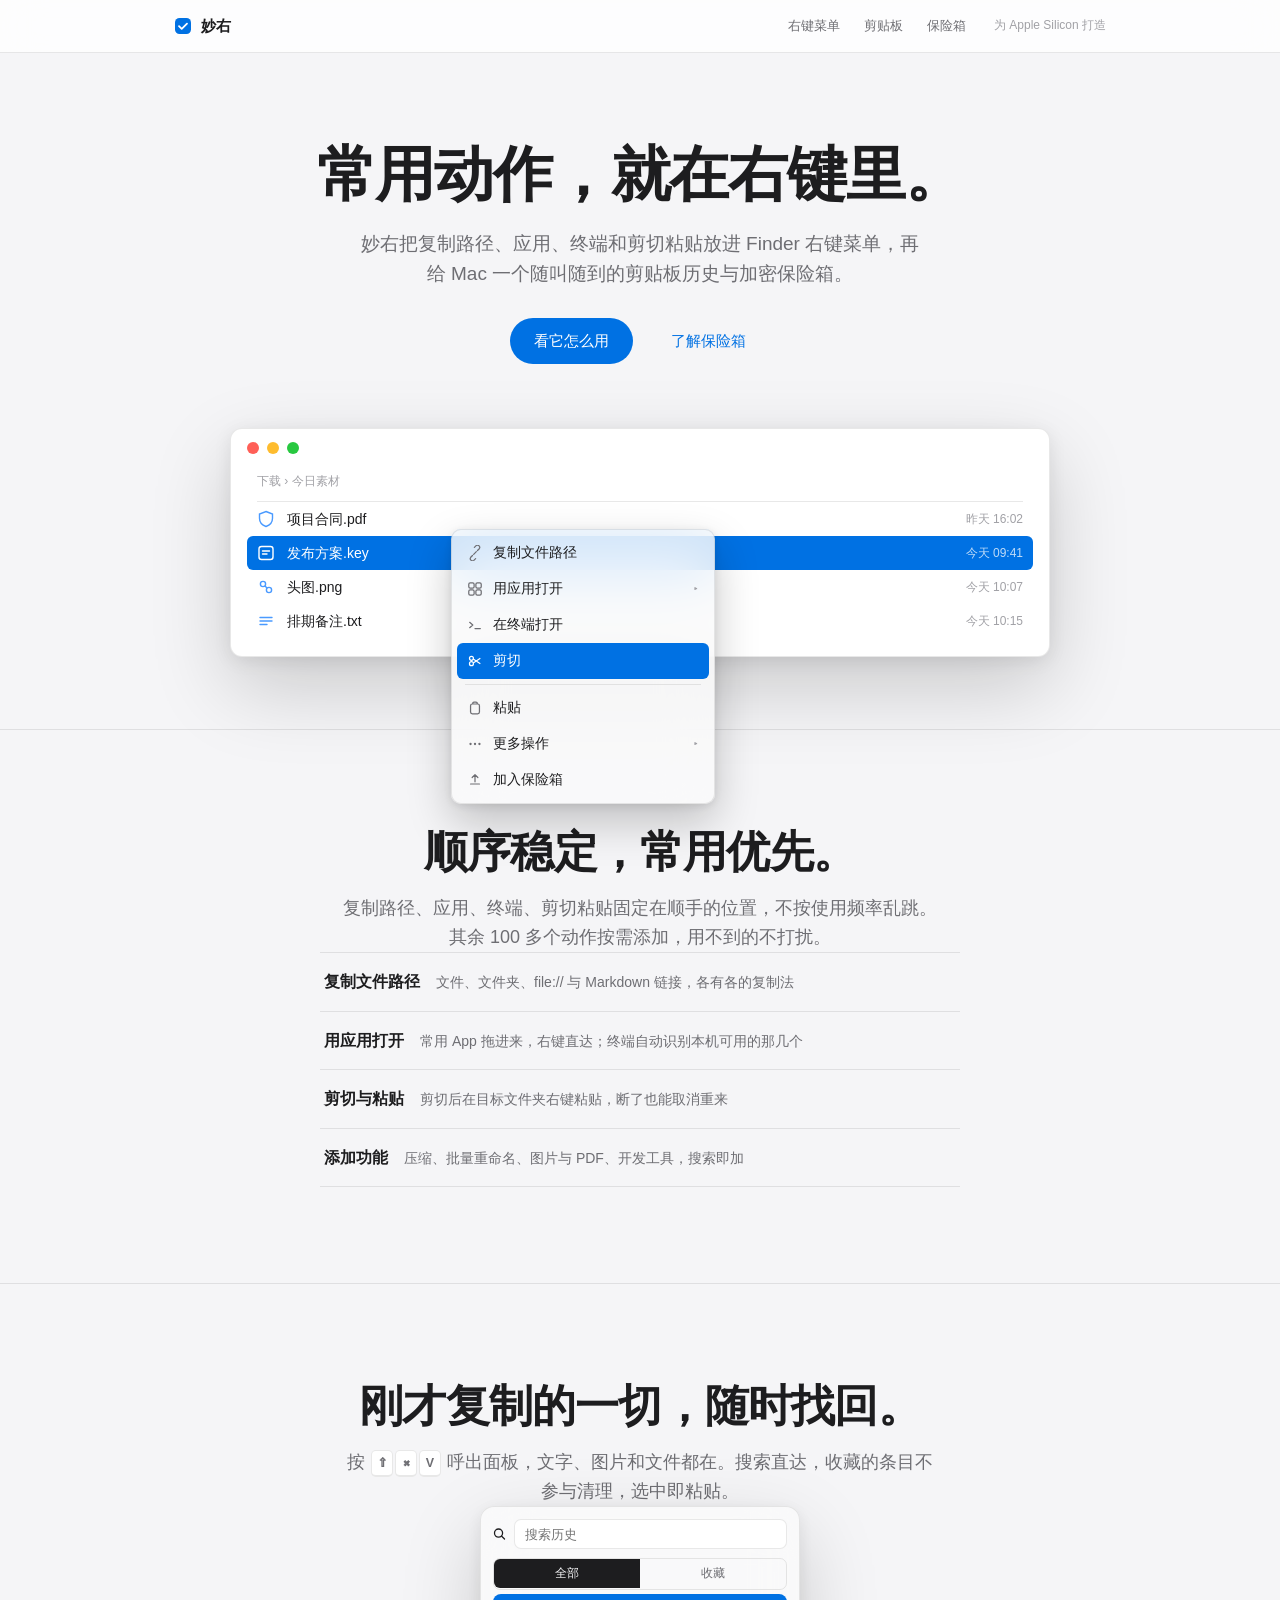
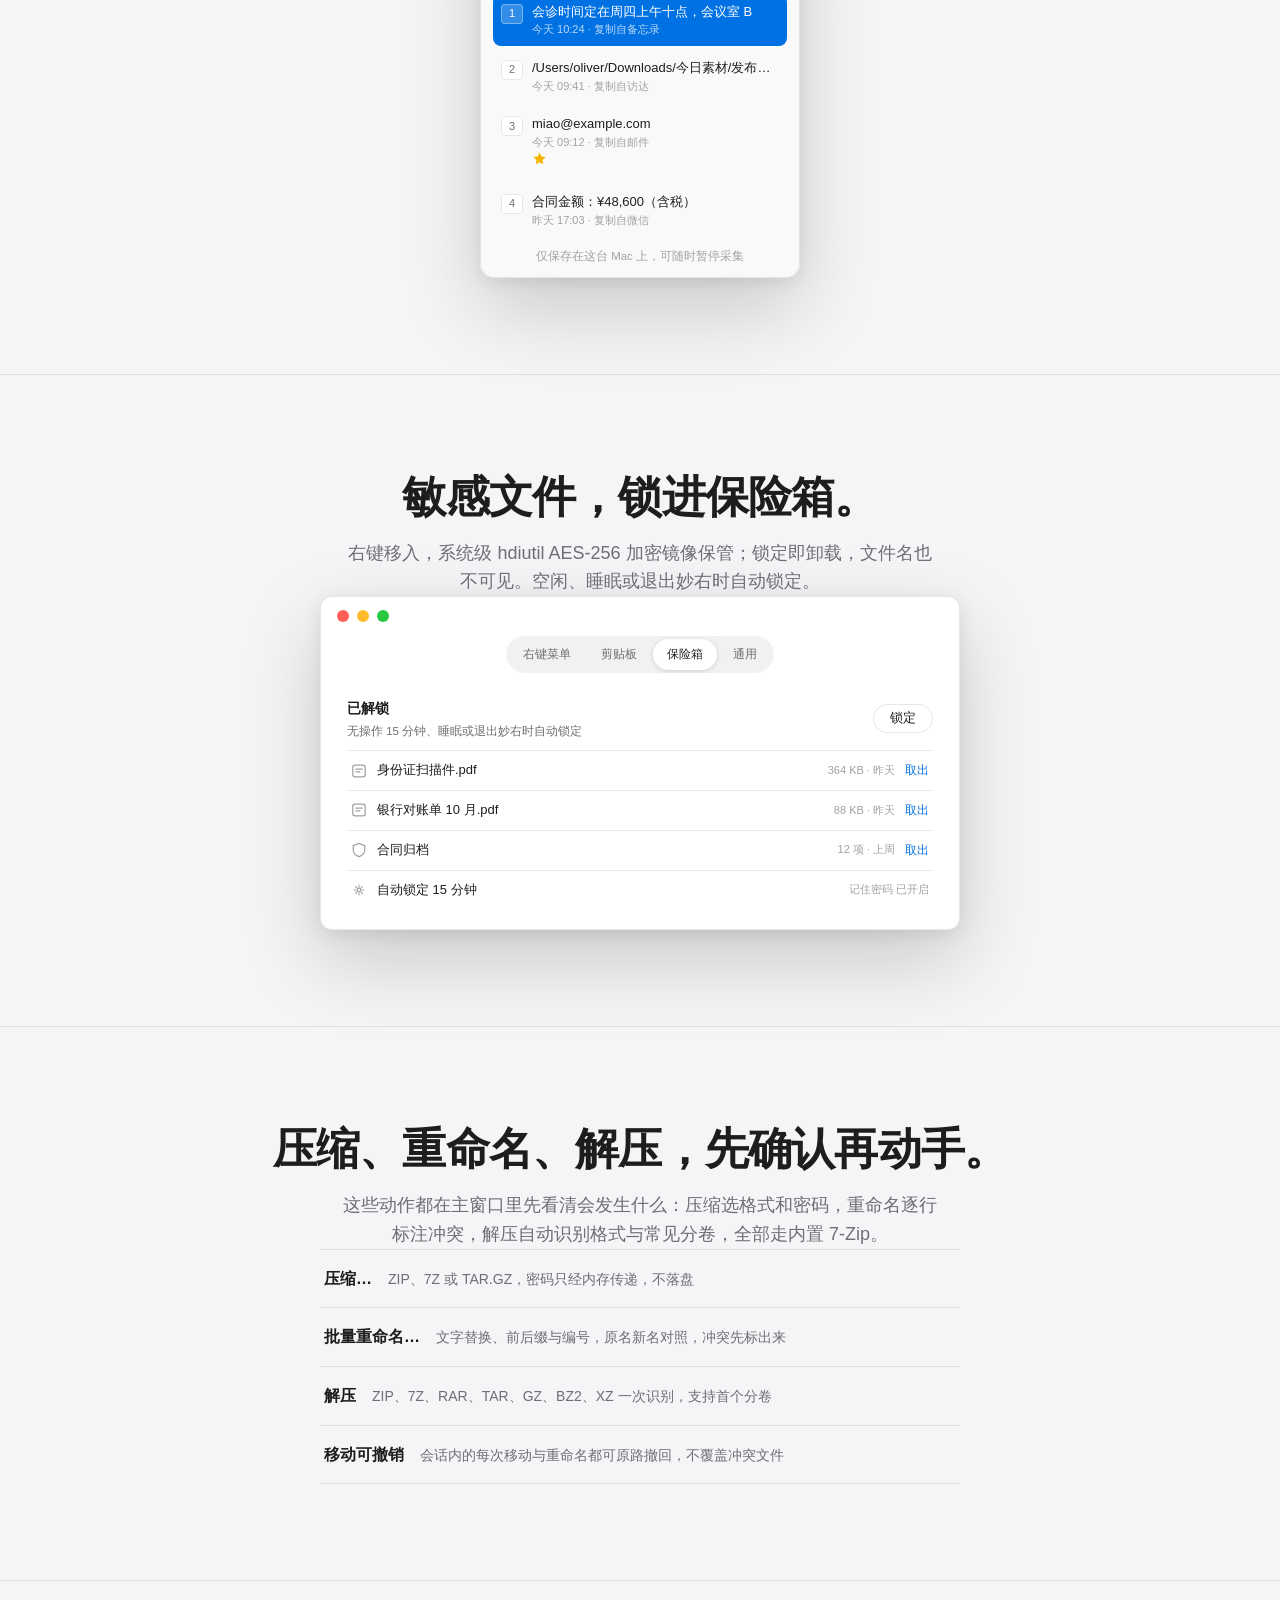
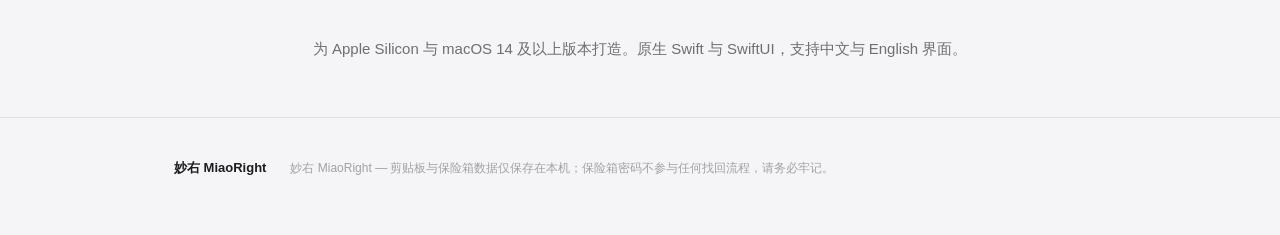
==== website/index.html @ 055a85e1 "Initialize MiaoRight repository" ====
<!DOCTYPE html>
<html lang="zh-CN">
<head>
<meta charset="UTF-8">
<meta name="viewport" content="width=device-width, initial-scale=1.0">
<title>妙右 — Finder 右键菜单与剪贴板,顺手就好</title>
<meta name="description" content="妙右把常用的文件动作放进 Finder 右键菜单,再给 Mac 一个随叫随到的剪贴板历史与加密保险箱。为 Apple Silicon 与 macOS 14+ 打造。">
<style>
:root {
  --bg: #f5f5f7;
  --surface: #ffffff;
  --ink: #1d1d1f;
  --ink-2: #6e6e73;
  --ink-3: #a1a1a6;
  --blue: #0071e3;
  --blue-deep: #0062c4;
  --hairline: rgba(0, 0, 0, 0.09);
  --glass: rgba(255, 255, 255, 0.78);
  --glass-menu: rgba(250, 250, 250, 0.82);
  --shadow-window: 0 30px 80px rgba(0, 0, 0, 0.18), 0 4px 18px rgba(0, 0, 0, 0.08);
  --shadow-menu: 0 18px 44px rgba(0, 0, 0, 0.22), 0 2px 10px rgba(0, 0, 0, 0.10);
  --radius-window: 12px;
  --row-height: 34px;
}
@media (prefers-color-scheme: dark) {
  :root {
    --bg: #000000;
    --surface: #1d1d1f;
    --ink: #f5f5f7;
    --ink-2: #a1a1a6;
    --ink-3: #6e6e73;
    --hairline: rgba(255, 255, 255, 0.12);
    --glass: rgba(29, 29, 31, 0.72);
    --glass-menu: rgba(40, 40, 43, 0.86);
    --shadow-window: 0 30px 80px rgba(0, 0, 0, 0.65), 0 4px 18px rgba(0, 0, 0, 0.4);
    --shadow-menu: 0 18px 44px rgba(0, 0, 0, 0.7), 0 2px 10px rgba(0, 0, 0, 0.5);
  }
}
* { margin: 0; padding: 0; box-sizing: border-box; }
html { scroll-behavior: smooth; }
body {
  font-family: -apple-system, BlinkMacSystemFont, "SF Pro SC", "PingFang SC", "Helvetica Neue", sans-serif;
  background: var(--bg);
  color: var(--ink);
  font-size: 17px;
  line-height: 1.6;
  -webkit-font-smoothing: antialiased;
  text-rendering: optimizeLegibility;
}
::selection { background: rgba(0, 113, 227, 0.22); }
a { color: inherit; text-decoration: none; }
a:focus-visible, button:focus-visible { outline: 2px solid var(--blue); outline-offset: 3px; border-radius: 4px; }
.wrap { max-width: 980px; margin: 0 auto; padding: 0 24px; }

/* ---------- 顶部 ---------- */
.topbar {
  position: sticky; top: 0; z-index: 50;
  background: var(--glass);
  -webkit-backdrop-filter: saturate(180%) blur(20px);
  backdrop-filter: saturate(180%) blur(20px);
  border-bottom: 1px solid var(--hairline);
}
.topbar-inner {
  max-width: 980px; margin: 0 auto; padding: 0 24px;
  height: 52px; display: flex; align-items: center; gap: 28px;
}
.wordmark { display: flex; align-items: center; gap: 9px; font-size: 15px; font-weight: 600; letter-spacing: 0.01em; }
.wordmark svg { display: block; }
.topbar nav { display: flex; gap: 24px; margin-left: auto; }
.topbar nav a { font-size: 13px; color: var(--ink-2); transition: color .18s; }
.topbar nav a:hover { color: var(--ink); }
.topbar .version { font-size: 12px; color: var(--ink-3); }
.wordmark { white-space: nowrap; }
.topbar nav a { white-space: nowrap; }
@media (max-width: 720px) {
  .topbar-inner { gap: 16px; }
  .topbar nav { gap: 16px; margin-left: auto; }
  .topbar .version { display: none; }
}

/* ---------- 英雄区 ---------- */
.hero { padding: 88px 0 72px; text-align: center; }
.hero h1 {
  font-size: clamp(38px, 6vw, 60px);
  line-height: 1.14;
  font-weight: 700;
  letter-spacing: -0.02em;
}
.hero .sub {
  max-width: 560px; margin: 20px auto 0;
  font-size: 19px; color: var(--ink-2); line-height: 1.55;
}
.hero .actions { margin-top: 30px; display: flex; gap: 14px; justify-content: center; flex-wrap: wrap; }
.btn {
  display: inline-block; padding: 11px 24px; border-radius: 980px;
  font-size: 15px; font-weight: 500; border: none; cursor: pointer;
  transition: transform .18s, background .18s;
}
.btn-primary { background: var(--blue); color: #fff; }
.btn-primary:hover { background: var(--blue-deep); }
.btn-quiet { color: var(--blue); background: transparent; }
.btn-quiet:hover { text-decoration: underline; }
.btn:active { transform: scale(0.98); }

/* ---------- 窗口与菜单原型 ---------- */
.stage { position: relative; max-width: 820px; margin: 64px auto 0; text-align: left; }
.finder {
  background: var(--surface);
  border: 1px solid var(--hairline);
  border-radius: var(--radius-window);
  box-shadow: var(--shadow-window);
  overflow: hidden;
}
.traffic { display: flex; gap: 8px; padding: 13px 16px 10px; }
.traffic i { width: 12px; height: 12px; border-radius: 50%; display: block; }
.traffic i:nth-child(1) { background: #ff5f57; }
.traffic i:nth-child(2) { background: #febc2e; }
.traffic i:nth-child(3) { background: #28c840; }
.finder-body { padding: 6px 26px 18px; }
.finder-path { font-size: 12px; color: var(--ink-3); padding: 2px 0 10px; border-bottom: 1px solid var(--hairline); }
.file-row {
  display: flex; align-items: center; gap: 12px;
  height: var(--row-height); font-size: 14px;
}
.file-row .meta { margin-left: auto; font-size: 12px; color: var(--ink-3); }
.file-row.selected {
  background: var(--blue); color: #fff; border-radius: 6px;
  padding: 0 10px; margin: 0 -10px;
}
.file-row.selected .meta { color: rgba(255,255,255,0.75); }
.file-row .glyph { width: 18px; height: 18px; display: block; color: #4a9aff; flex: none; }
.file-row.selected .glyph { color: #fff; }
.file-row:not(.selected) { padding: 0 10px; margin: 0 -10px; }

.ctxmenu {
  position: absolute; left: 27%; top: 44%;
  width: 264px;
  background: var(--glass-menu);
  -webkit-backdrop-filter: saturate(180%) blur(28px);
  backdrop-filter: saturate(180%) blur(28px);
  border: 1px solid var(--hairline);
  border-radius: 10px;
  box-shadow: var(--shadow-menu);
  padding: 5px;
  z-index: 10;
}
.ctxmenu .item {
  display: flex; align-items: center; gap: 10px;
  height: 36px; padding: 0 10px; border-radius: 6px;
  font-size: 13.5px; font-weight: 400;
}
.ctxmenu .item svg { width: 16px; height: 16px; flex: none; color: var(--ink-2); }
.ctxmenu .item.hot { background: var(--blue); color: #fff; }
.ctxmenu .item.hot svg { color: #fff; }
.ctxmenu .item .chev { margin-left: auto; color: var(--ink-3); font-size: 11px; }
.ctxmenu .item.hot .chev { color: rgba(255,255,255,0.8); }
.ctxmenu .sep { height: 1px; background: var(--hairline); margin: 5px 8px; }
@media (prefers-reduced-motion: no-preference) {
  .ctxmenu .item, .ctxmenu .sep {
    opacity: 0; transform: translateY(6px);
    animation: cascade .34s ease-out forwards;
  }
  .ctxmenu .item:nth-child(1) { animation-delay: .10s; }
  .ctxmenu .item:nth-child(2) { animation-delay: .16s; }
  .ctxmenu .item:nth-child(3) { animation-delay: .22s; }
  .ctxmenu .item:nth-child(4) { animation-delay: .28s; }
  .ctxmenu .sep:nth-child(5) { animation-delay: .32s; }
  .ctxmenu .item:nth-child(6) { animation-delay: .34s; }
  .ctxmenu .item:nth-child(7) { animation-delay: .40s; }
  .ctxmenu .item:nth-child(8) { animation-delay: .46s; }
  .ctxmenu .item:nth-child(9) { animation-delay: .52s; }
  @keyframes cascade { to { opacity: 1; transform: none; } }
}
@media (max-width: 640px) {
  .ctxmenu { left: auto; right: 6%; top: 40%; }
}

/* ---------- 分段 ---------- */
section.feature { padding: 96px 0; text-align: center; border-top: 1px solid var(--hairline); }
section.feature h2 {
  font-size: clamp(30px, 4.4vw, 44px);
  font-weight: 700; letter-spacing: -0.018em; line-height: 1.18;
}
section.feature .lede {
  max-width: 600px; margin: 16px auto 0;
  font-size: 18px; color: var(--ink-2); line-height: 1.6;
}
.mock { margin: 48px auto 0; }
.kbd {
  display: inline-block; min-width: 22px; padding: 2px 6px; margin: 0 1px;
  border: 1px solid var(--hairline); border-bottom-width: 2px; border-radius: 5px;
  background: var(--surface); font-size: 12.5px; font-weight: 600;
  text-align: center; vertical-align: 1px;
}

/* 剪贴板面板 */
.clipboard-panel {
  width: 320px; margin: 0 auto; text-align: left;
  background: var(--glass-menu);
  -webkit-backdrop-filter: saturate(180%) blur(28px);
  backdrop-filter: saturate(180%) blur(28px);
  border: 1px solid var(--hairline);
  border-radius: 14px;
  box-shadow: var(--shadow-window);
  padding: 12px;
}
.clip-search { display: flex; align-items: center; gap: 8px; }
.clip-search input {
  width: 100%; height: 30px; border: 1px solid var(--hairline); border-radius: 7px;
  background: var(--surface); color: var(--ink); font-size: 13px; padding: 0 10px;
}
.clip-seg { display: flex; margin-top: 9px; border-radius: 7px; overflow: hidden; border: 1px solid var(--hairline); }
.clip-seg span { flex: 1; text-align: center; font-size: 12px; padding: 5px 0; color: var(--ink-2); }
.clip-seg span.on { background: var(--ink); color: var(--bg); }
.clip-row {
  display: flex; align-items: flex-start; gap: 9px;
  padding: 9px 8px; border-radius: 8px; margin-top: 4px;
}
.clip-row.focus { background: var(--blue); color: #fff; }
.clip-key {
  width: 22px; height: 20px; flex: none; margin-top: 1px;
  display: flex; align-items: center; justify-content: center;
  border: 1px solid var(--hairline); border-radius: 4px;
  font-size: 11px; color: var(--ink-2); background: var(--surface);
}
.clip-row.focus .clip-key { background: rgba(255,255,255,0.2); border-color: rgba(255,255,255,0.35); color: #fff; }
.clip-text { font-size: 13px; line-height: 1.35; overflow: hidden; }
.clip-text .main { display: block; white-space: nowrap; overflow: hidden; text-overflow: ellipsis; }
.clip-text .sub { display: block; font-size: 11px; color: var(--ink-3); margin-top: 2px; }
.clip-row.focus .clip-text .sub { color: rgba(255,255,255,0.72); }
.clip-star { margin-left: auto; flex: none; width: 15px; height: 15px; color: #f5b400; margin-top: 2px; }
.clip-hint { text-align: center; font-size: 11.5px; color: var(--ink-3); margin-top: 10px; }

/* 保险箱窗口 */
.vault-win { max-width: 640px; margin: 0 auto; text-align: left; }
.vault-tabs { display: flex; justify-content: center; padding: 4px 0 10px; }
.vault-tabs .caps {
  display: flex; gap: 2px; padding: 3px; border-radius: 980px;
  background: color-mix(in srgb, var(--ink) 6%, transparent);
}
.vault-tabs .caps span { font-size: 12px; padding: 6px 14px; border-radius: 980px; color: var(--ink-2); }
.vault-tabs .caps span.on { background: var(--surface); color: var(--ink); box-shadow: 0 1px 4px rgba(0,0,0,0.14); }
.vault-body { padding: 4px 26px 20px; }
.vault-head { display: flex; align-items: center; padding: 10px 0; }
.vault-head .state { font-size: 14px; font-weight: 600; }
.vault-head .state small { display: block; font-size: 11.5px; font-weight: 400; color: var(--ink-2); margin-top: 2px; }
.vault-head button {
  margin-left: auto; font-size: 12.5px; padding: 5px 16px;
  border-radius: 980px; border: 1px solid var(--hairline);
  background: var(--surface); color: var(--ink);
}
.vault-row {
  display: flex; align-items: center; gap: 10px;
  padding: 9px 4px; border-top: 1px solid var(--hairline); font-size: 13px;
}
.vault-row .glyph { width: 16px; height: 16px; color: var(--ink-3); flex: none; }
.vault-row .meta { margin-left: auto; font-size: 11px; color: var(--ink-3); }
.vault-row .op { font-size: 11.5px; color: var(--blue); }

/* 日常文件操作清单 */
.task-list { max-width: 640px; margin: 0 auto; text-align: left; border-top: 1px solid var(--hairline); }
.task {
  display: flex; align-items: baseline; gap: 16px;
  padding: 16px 4px; border-bottom: 1px solid var(--hairline);
}
.task b { font-size: 16px; font-weight: 600; white-space: nowrap; }
.task span { font-size: 14px; color: var(--ink-2); }

/* 脚注 */
.spec { padding: 56px 0; text-align: center; border-top: 1px solid var(--hairline); }
.spec p { font-size: 15px; color: var(--ink-2); }
footer { padding: 40px 0 56px; border-top: 1px solid var(--hairline); }
footer .wrap { display: flex; align-items: flex-start; gap: 24px; flex-wrap: wrap; }
footer .fine { font-size: 12px; color: var(--ink-3); line-height: 1.7; max-width: 560px; }
footer .mark { font-size: 13px; font-weight: 600; }
</style>
</head>
<body>

<header class="topbar">
  <div class="topbar-inner">
    <a class="wordmark" href="#top" aria-label="妙右">
      <svg width="18" height="18" viewBox="0 0 18 18" aria-hidden="true"><rect x="1" y="1" width="16" height="16" rx="4.5" fill="#0071e3"/><path d="M5 9.2l2.7 2.7L13 6.6" fill="none" stroke="#fff" stroke-width="1.8" stroke-linecap="round" stroke-linejoin="round"/></svg>
      妙右
    </a>
    <nav aria-label="页面导航">
      <a href="#menu">右键菜单</a>
      <a href="#clipboard">剪贴板</a>
      <a href="#vault">保险箱</a>
    </nav>
    <span class="version">为 Apple Silicon 打造</span>
  </div>
</header>

<main id="top">
  <div class="hero">
    <h1>常用动作，就在右键里。</h1>
    <p class="sub">妙右把复制路径、应用、终端和剪切粘贴放进 Finder 右键菜单，再给 Mac 一个随叫随到的剪贴板历史与加密保险箱。</p>
    <div class="actions">
      <a class="btn btn-primary" href="#menu">看它怎么用</a>
      <a class="btn btn-quiet" href="#vault">了解保险箱</a>
    </div>

    <div class="stage" role="img" aria-label="Finder 窗口中打开的妙右右键菜单，包含复制文件路径、用应用打开、在终端打开、剪切与粘贴等动作">
      <div class="finder">
        <div class="traffic" aria-hidden="true"><i></i><i></i><i></i></div>
        <div class="finder-body">
          <div class="finder-path">下载 › 今日素材</div>
          <div class="file-row"><svg class="glyph" viewBox="0 0 18 18" aria-hidden="true"><path d="M9 1.5 15.5 4v4.2c0 4.3-2.8 7-6.5 8.3C5.3 15.2 2.5 12.5 2.5 8.2V4Z" fill="none" stroke="currentColor" stroke-width="1.4"/></svg>项目合同.pdf<span class="meta">昨天 16:02</span></div>
          <div class="file-row selected"><svg class="glyph" viewBox="0 0 18 18" aria-hidden="true"><rect x="2" y="2.5" width="14" height="13" rx="2.5" fill="none" stroke="currentColor" stroke-width="1.4"/><path d="M5.5 7h7M5.5 10h4.5" stroke="currentColor" stroke-width="1.4" stroke-linecap="round"/></svg>发布方案.key<span class="meta">今天 09:41</span></div>
          <div class="file-row"><svg class="glyph" viewBox="0 0 18 18" aria-hidden="true"><circle cx="6" cy="6" r="2.6" fill="none" stroke="currentColor" stroke-width="1.4"/><circle cx="12" cy="12" r="2.6" fill="none" stroke="currentColor" stroke-width="1.4"/><path d="M7.8 7.8l2.4 2.4" stroke="currentColor" stroke-width="1.4"/></svg>头图.png<span class="meta">今天 10:07</span></div>
          <div class="file-row"><svg class="glyph" viewBox="0 0 18 18" aria-hidden="true"><path d="M3 5.5h12M3 9h12M3 12.5h7" stroke="currentColor" stroke-width="1.4" stroke-linecap="round"/></svg>排期备注.txt<span class="meta">今天 10:15</span></div>
        </div>
      </div>
      <div class="ctxmenu">
        <div class="item"><svg viewBox="0 0 18 18" aria-hidden="true"><path d="M7.5 10.5 10.5 7.5M6.2 11.8l-2 2a2.5 2.5 0 0 0 3.5 3.5l2-2M11.8 6.2l2-2a2.5 2.5 0 0 0-3.5-3.5l-2 2" fill="none" stroke="currentColor" stroke-width="1.4" stroke-linecap="round"/></svg>复制文件路径</div>
        <div class="item"><svg viewBox="0 0 18 18" aria-hidden="true"><rect x="2" y="2" width="6" height="6" rx="1.6" fill="none" stroke="currentColor" stroke-width="1.4"/><rect x="10" y="2" width="6" height="6" rx="1.6" fill="none" stroke="currentColor" stroke-width="1.4"/><rect x="2" y="10" width="6" height="6" rx="1.6" fill="none" stroke="currentColor" stroke-width="1.4"/><rect x="10" y="10" width="6" height="6" rx="1.6" fill="none" stroke="currentColor" stroke-width="1.4"/></svg>用应用打开<span class="chev">▸</span></div>
        <div class="item"><svg viewBox="0 0 18 18" aria-hidden="true"><path d="M3 6l3.5 3L3 12M9 13h6" fill="none" stroke="currentColor" stroke-width="1.4" stroke-linecap="round" stroke-linejoin="round"/></svg>在终端打开</div>
        <div class="item hot"><svg viewBox="0 0 18 18" aria-hidden="true"><circle cx="5" cy="6" r="2.2" fill="none" stroke="currentColor" stroke-width="1.4"/><circle cx="5" cy="12" r="2.2" fill="none" stroke="currentColor" stroke-width="1.4"/><path d="M7 6.8 15 12M7 11.2 15 6" stroke="currentColor" stroke-width="1.4"/></svg>剪切</div>
        <div class="sep" role="presentation"></div>
        <div class="item"><svg viewBox="0 0 18 18" aria-hidden="true"><rect x="4" y="4.5" width="10" height="11" rx="2" fill="none" stroke="currentColor" stroke-width="1.4"/><path d="M6.5 4.5V3.8A1.3 1.3 0 0 1 7.8 2.5h2.4a1.3 1.3 0 0 1 1.3 1.3v.7" fill="none" stroke="currentColor" stroke-width="1.4"/></svg>粘贴</div>
        <div class="item"><svg viewBox="0 0 18 18" aria-hidden="true"><circle cx="4" cy="9" r="1.3" fill="currentColor"/><circle cx="9" cy="9" r="1.3" fill="currentColor"/><circle cx="14" cy="9" r="1.3" fill="currentColor"/></svg>更多操作<span class="chev">▸</span></div>
        <div class="item"><svg viewBox="0 0 18 18" aria-hidden="true"><path d="M9 3v8M9 3 5.8 6.2M9 3l3.2 3.2M4 13.5h10" fill="none" stroke="currentColor" stroke-width="1.4" stroke-linecap="round" stroke-linejoin="round"/></svg>加入保险箱</div>
      </div>
    </div>
  </div>

  <section class="feature" id="menu">
    <div class="wrap">
      <h2>顺序稳定，常用优先。</h2>
      <p class="lede">复制路径、应用、终端、剪切粘贴固定在顺手的位置，不按使用频率乱跳。其余 100 多个动作按需添加，用不到的不打扰。</p>
      <div class="mock task-list">
        <div class="task"><b>复制文件路径</b><span>文件、文件夹、file:// 与 Markdown 链接，各有各的复制法</span></div>
        <div class="task"><b>用应用打开</b><span>常用 App 拖进来，右键直达；终端自动识别本机可用的那几个</span></div>
        <div class="task"><b>剪切与粘贴</b><span>剪切后在目标文件夹右键粘贴，断了也能取消重来</span></div>
        <div class="task"><b>添加功能</b><span>压缩、批量重命名、图片与 PDF、开发工具，搜索即加</span></div>
      </div>
    </div>
  </section>

  <section class="feature" id="clipboard">
    <div class="wrap">
      <h2>刚才复制的一切，随时找回。</h2>
      <p class="lede">按 <span class="kbd">⇧</span><span class="kbd">⌘</span><span class="kbd">V</span> 呼出面板，文字、图片和文件都在。搜索直达，收藏的条目不参与清理，选中即粘贴。</p>
      <div class="mock clipboard-panel" role="img" aria-label="剪贴板面板：搜索框、全部与收藏分段、带数字键帽的历史记录和星标收藏">
        <div class="clip-search">
          <svg width="14" height="14" viewBox="0 0 14 14" aria-hidden="true"><circle cx="6" cy="6" r="4.4" fill="none" stroke="currentColor" stroke-width="1.4"/><path d="M9.4 9.4 12.5 12.5" stroke="currentColor" stroke-width="1.4" stroke-linecap="round"/></svg>
          <input type="text" placeholder="搜索历史" readonly>
        </div>
        <div class="clip-seg" aria-hidden="true"><span class="on">全部</span><span>收藏</span></div>
        <div class="clip-row focus">
          <span class="clip-key">1</span>
          <span class="clip-text"><span class="main">会诊时间定在周四上午十点，会议室 B</span><span class="sub">今天 10:24 · 复制自备忘录</span></span>
        </div>
        <div class="clip-row">
          <span class="clip-key">2</span>
          <span class="clip-text"><span class="main">/Users/oliver/Downloads/今日素材/发布方案.key</span><span class="sub">今天 09:41 · 复制自访达</span></span>
        </div>
        <div class="clip-row">
          <span class="clip-key">3</span>
          <span class="clip-text"><span class="main">miao@example.com</span><span class="sub">今天 09:12 · 复制自邮件</span><svg class="clip-star" viewBox="0 0 15 15" aria-label="已收藏"><path d="M7.5 1.5l1.9 3.9 4.3.6-3.1 3 .7 4.3-3.8-2-3.8 2 .7-4.3-3.1-3 4.3-.6Z" fill="currentColor"/></svg></span>
        </div>
        <div class="clip-row">
          <span class="clip-key">4</span>
          <span class="clip-text"><span class="main">合同金额：¥48,600（含税）</span><span class="sub">昨天 17:03 · 复制自微信</span></span>
        </div>
        <div class="clip-hint">仅保存在这台 Mac 上，可随时暂停采集</div>
      </div>
    </div>
  </section>

  <section class="feature" id="vault">
    <div class="wrap">
      <h2>敏感文件，锁进保险箱。</h2>
      <p class="lede">右键移入，系统级 hdiutil AES-256 加密镜像保管；锁定即卸载，文件名也不可见。空闲、睡眠或退出妙右时自动锁定。</p>
      <div class="mock finder vault-win" role="img" aria-label="妙右主窗口的保险箱页：顶部四个胶囊导航，已解锁状态、内容列表与锁定按钮">
        <div class="traffic" aria-hidden="true"><i></i><i></i><i></i></div>
        <div class="vault-tabs" aria-hidden="true">
          <div class="caps"><span>右键菜单</span><span>剪贴板</span><span class="on">保险箱</span><span>通用</span></div>
        </div>
        <div class="vault-body">
          <div class="vault-head">
            <div class="state">已解锁<small>无操作 15 分钟、睡眠或退出妙右时自动锁定</small></div>
            <button type="button" tabindex="-1">锁定</button>
          </div>
          <div class="vault-row"><svg class="glyph" viewBox="0 0 18 18" aria-hidden="true"><rect x="2" y="2.5" width="14" height="13" rx="2.5" fill="none" stroke="currentColor" stroke-width="1.4"/><path d="M5.5 7h7M5.5 10h4.5" stroke="currentColor" stroke-width="1.4" stroke-linecap="round"/></svg>身份证扫描件.pdf<span class="meta">364 KB · 昨天</span><span class="op">取出</span></div>
          <div class="vault-row"><svg class="glyph" viewBox="0 0 18 18" aria-hidden="true"><rect x="2" y="2.5" width="14" height="13" rx="2.5" fill="none" stroke="currentColor" stroke-width="1.4"/><path d="M5.5 7h7M5.5 10h4.5" stroke="currentColor" stroke-width="1.4" stroke-linecap="round"/></svg>银行对账单 10 月.pdf<span class="meta">88 KB · 昨天</span><span class="op">取出</span></div>
          <div class="vault-row"><svg class="glyph" viewBox="0 0 18 18" aria-hidden="true"><path d="M9 1.5 15.5 4v4.2c0 4.3-2.8 7-6.5 8.3C5.3 15.2 2.5 12.5 2.5 8.2V4Z" fill="none" stroke="currentColor" stroke-width="1.4"/></svg>合同归档<span class="meta">12 项 · 上周</span><span class="op">取出</span></div>
          <div class="vault-row"><svg class="glyph" viewBox="0 0 18 18" aria-hidden="true"><circle cx="9" cy="9" r="2" fill="none" stroke="currentColor" stroke-width="1.4"/><path d="M9 3.5v2M9 12.5v2M3.5 9h2M12.5 9h2M5.2 5.2l1.4 1.4M11.4 11.4l1.4 1.4M12.8 5.2l-1.4 1.4M6.6 11.4l-1.4 1.4" stroke="currentColor" stroke-width="1.2" stroke-linecap="round"/></svg>自动锁定 15 分钟<span class="meta">记住密码 已开启</span></div>
        </div>
      </div>
    </div>
  </section>

  <section class="feature" id="tasks">
    <div class="wrap">
      <h2>压缩、重命名、解压，先确认再动手。</h2>
      <p class="lede">这些动作都在主窗口里先看清会发生什么：压缩选格式和密码，重命名逐行标注冲突，解压自动识别格式与常见分卷，全部走内置 7-Zip。</p>
      <div class="mock task-list">
        <div class="task"><b>压缩…</b><span>ZIP、7Z 或 TAR.GZ，密码只经内存传递，不落盘</span></div>
        <div class="task"><b>批量重命名…</b><span>文字替换、前后缀与编号，原名新名对照，冲突先标出来</span></div>
        <div class="task"><b>解压</b><span>ZIP、7Z、RAR、TAR、GZ、BZ2、XZ 一次识别，支持首个分卷</span></div>
        <div class="task"><b>移动可撤销</b><span>会话内的每次移动与重命名都可原路撤回，不覆盖冲突文件</span></div>
      </div>
    </div>
  </section>

  <div class="spec">
    <p>为 Apple Silicon 与 macOS 14 及以上版本打造。原生 Swift 与 SwiftUI，支持中文与 English 界面。</p>
  </div>
</main>

<footer>
  <div class="wrap">
    <span class="mark">妙右 MiaoRight</span>
    <p class="fine">妙右 MiaoRight — 剪贴板与保险箱数据仅保存在本机；保险箱密码不参与任何找回流程，请务必牢记。</p>
  </div>
</footer>

</body>
</html>
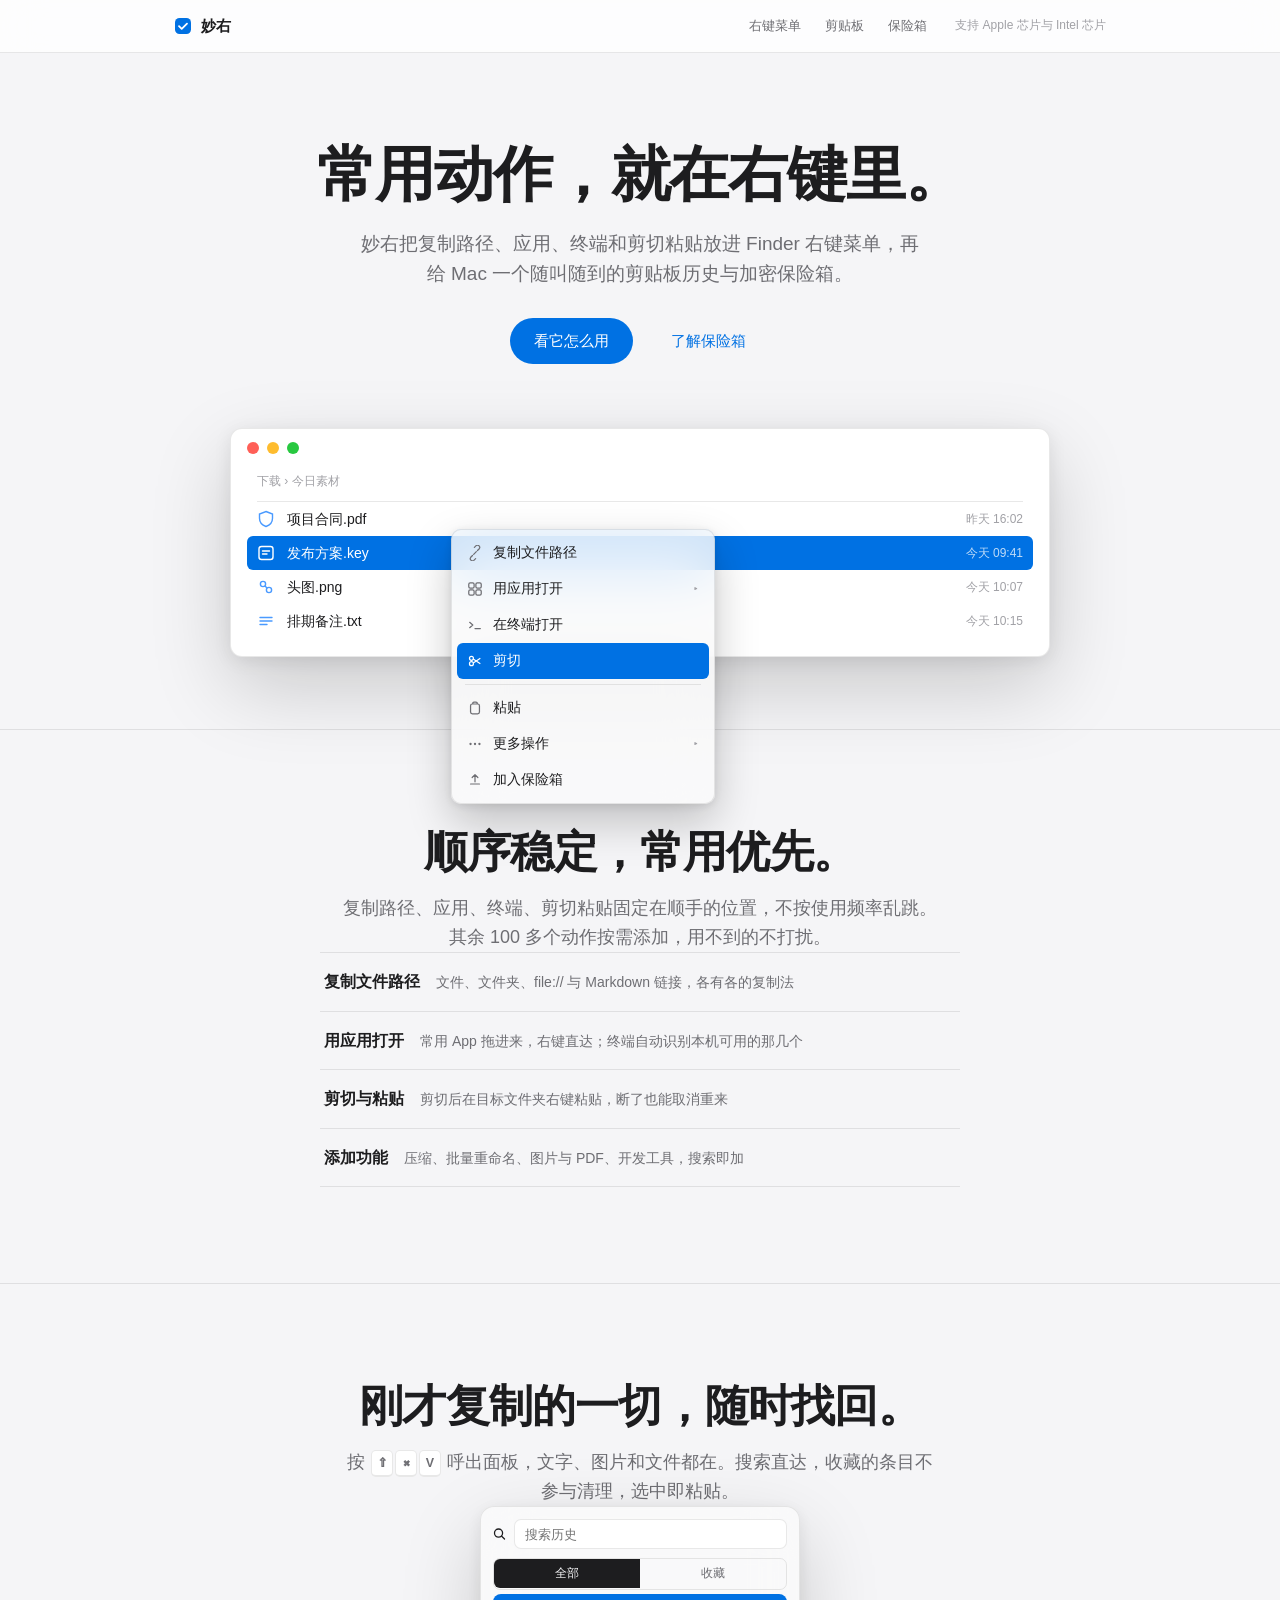
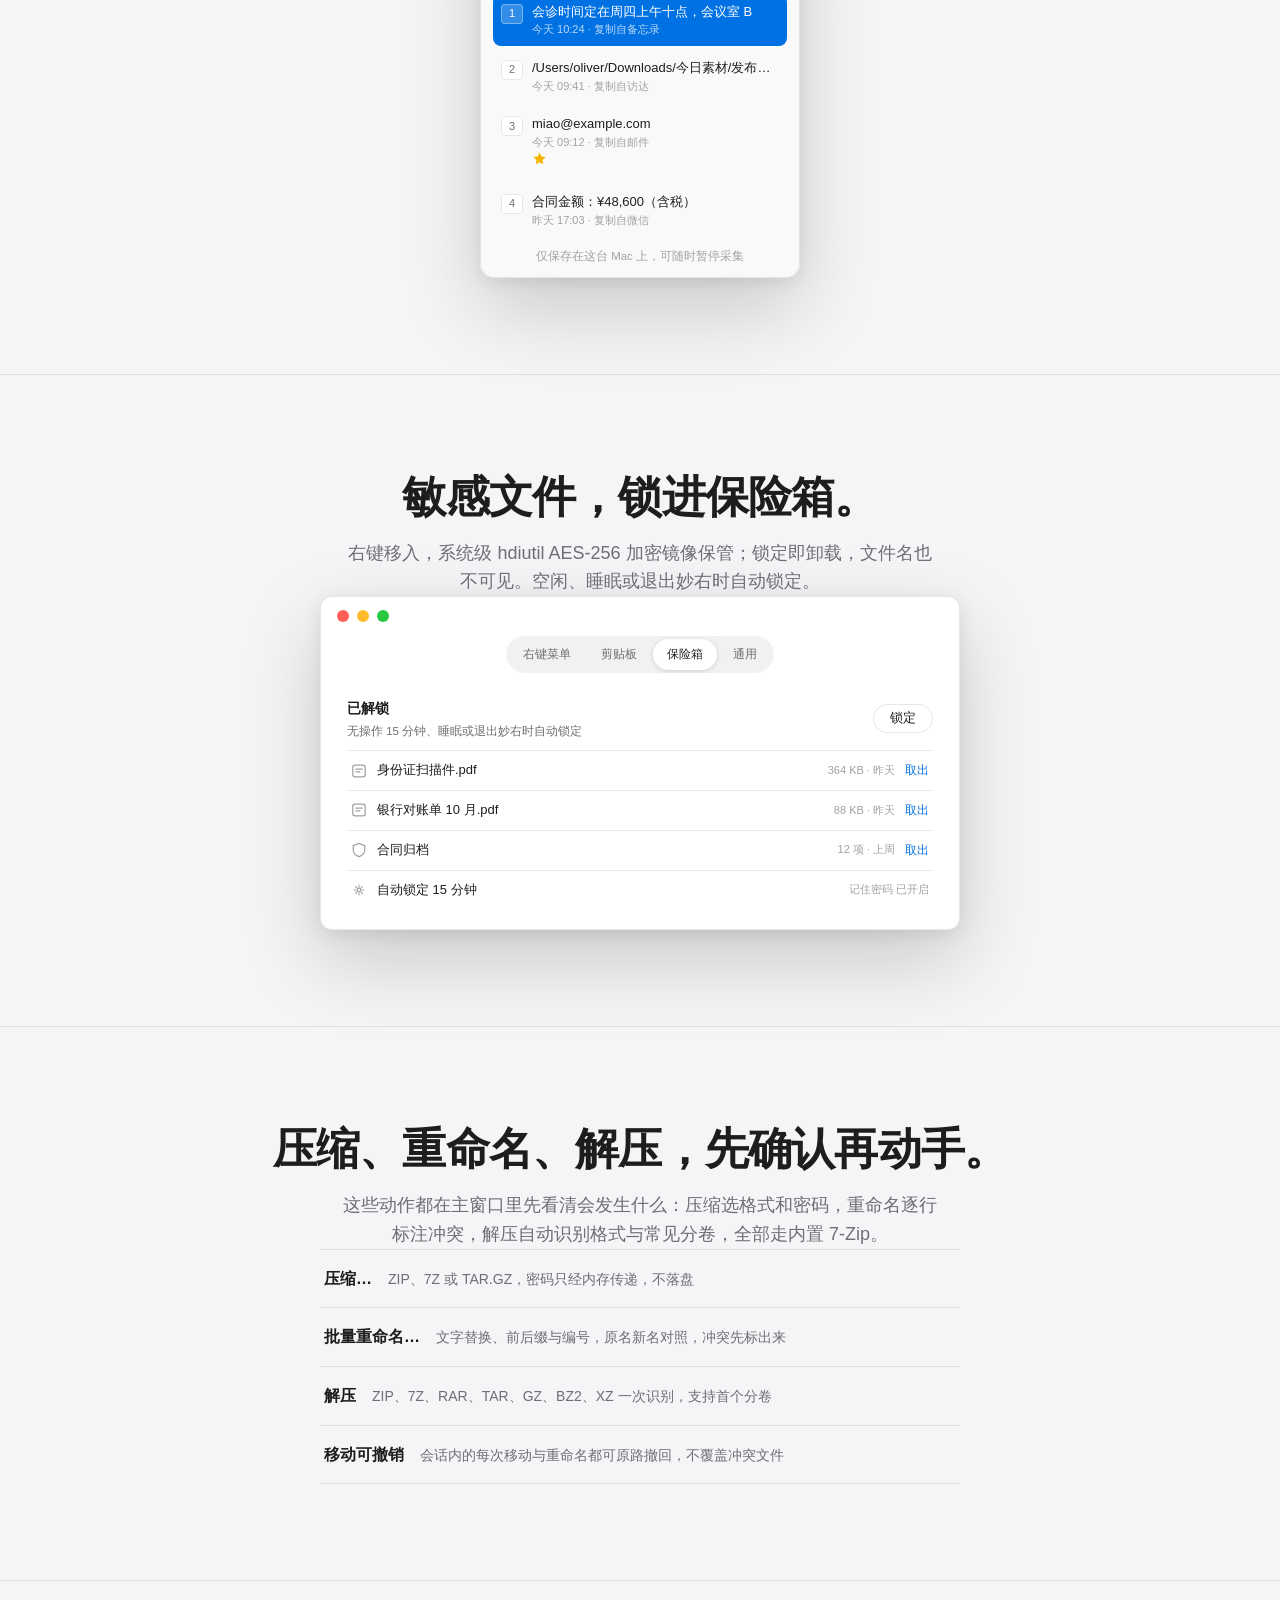
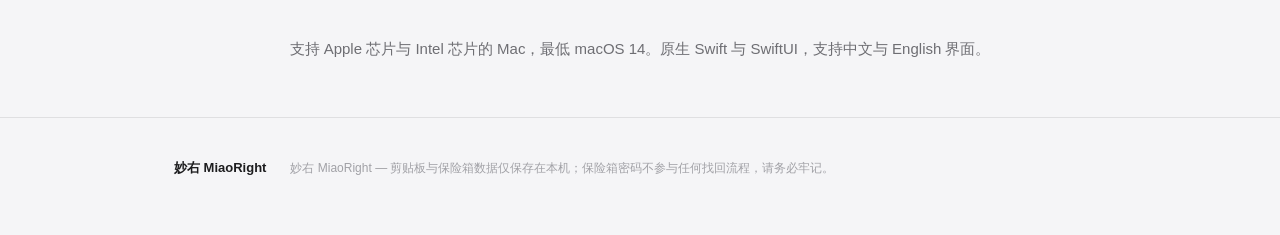
==== commit 4245115d: "Add dual-architecture builds and release MiaoRight 0.1.1" ====
--- a/website/index.html
+++ b/website/index.html
@@ -4,7 +4,7 @@
 <meta charset="UTF-8">
 <meta name="viewport" content="width=device-width, initial-scale=1.0">
 <title>妙右 — Finder 右键菜单与剪贴板,顺手就好</title>
-<meta name="description" content="妙右把常用的文件动作放进 Finder 右键菜单,再给 Mac 一个随叫随到的剪贴板历史与加密保险箱。为 Apple Silicon 与 macOS 14+ 打造。">
+<meta name="description" content="妙右把常用的文件动作放进 Finder 右键菜单,再给 Mac 一个随叫随到的剪贴板历史与加密保险箱。支持 Apple 芯片与 Intel 芯片的 Mac，最低 macOS 14。">
 <style>
 :root {
   --bg: #f5f5f7;
@@ -288,7 +288,7 @@
       <a href="#clipboard">剪贴板</a>
       <a href="#vault">保险箱</a>
     </nav>
-    <span class="version">为 Apple Silicon 打造</span>
+    <span class="version">支持 Apple 芯片与 Intel 芯片</span>
   </div>
 </header>
 
@@ -406,7 +406,7 @@
   </section>
 
   <div class="spec">
-    <p>为 Apple Silicon 与 macOS 14 及以上版本打造。原生 Swift 与 SwiftUI，支持中文与 English 界面。</p>
+    <p>支持 Apple 芯片与 Intel 芯片的 Mac，最低 macOS 14。原生 Swift 与 SwiftUI，支持中文与 English 界面。</p>
   </div>
 </main>
 
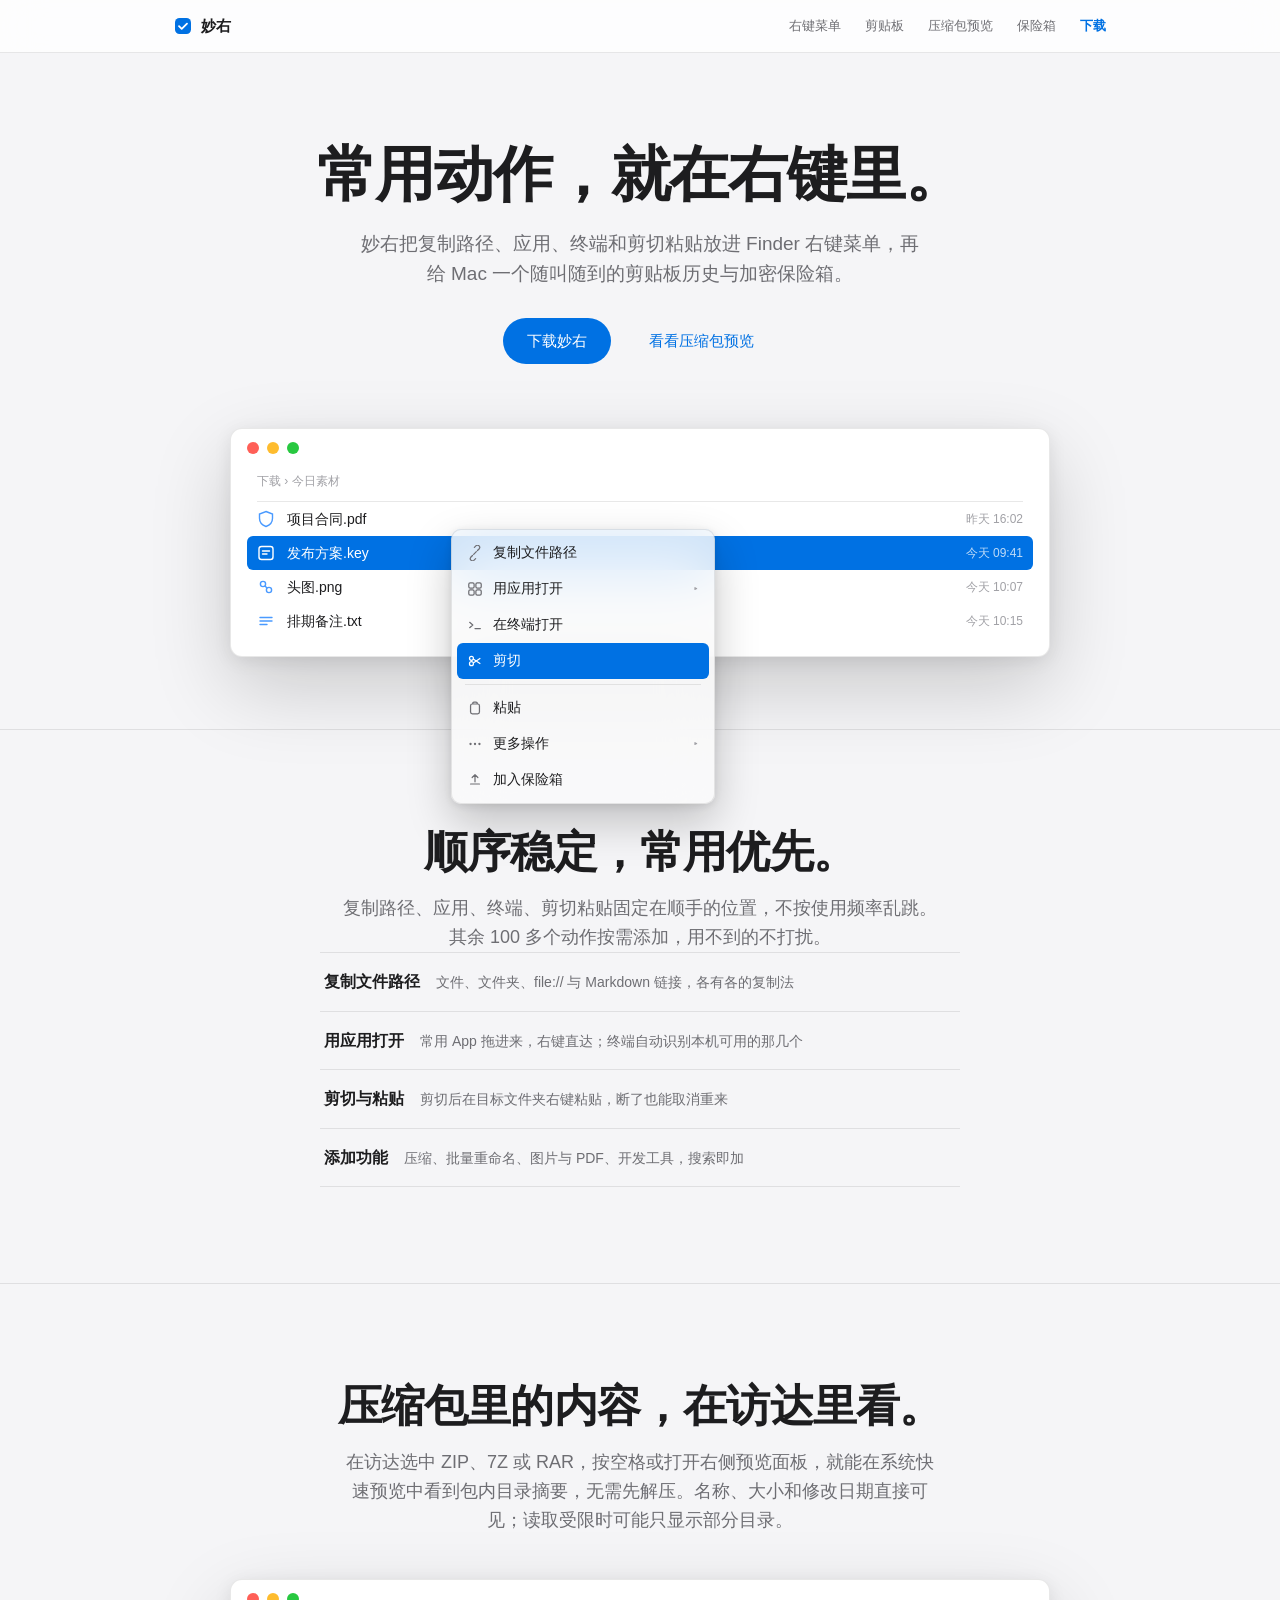
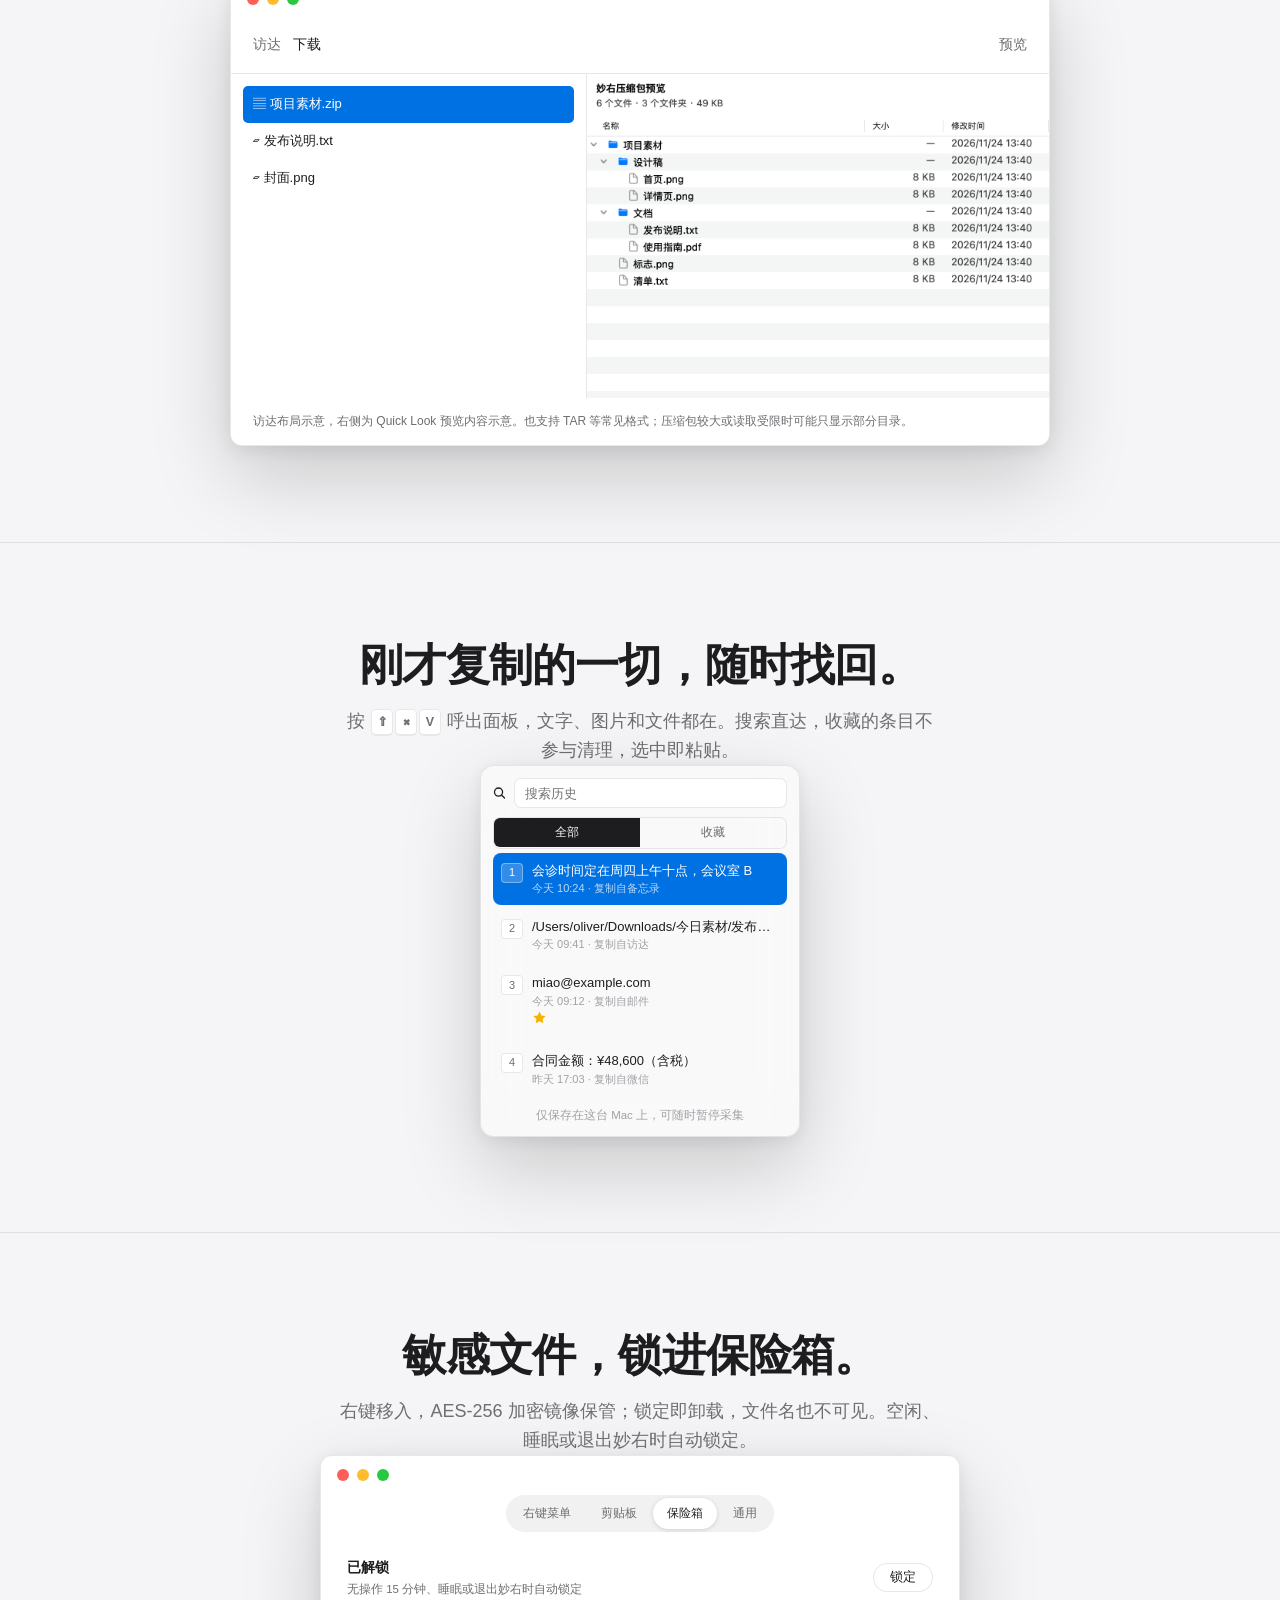
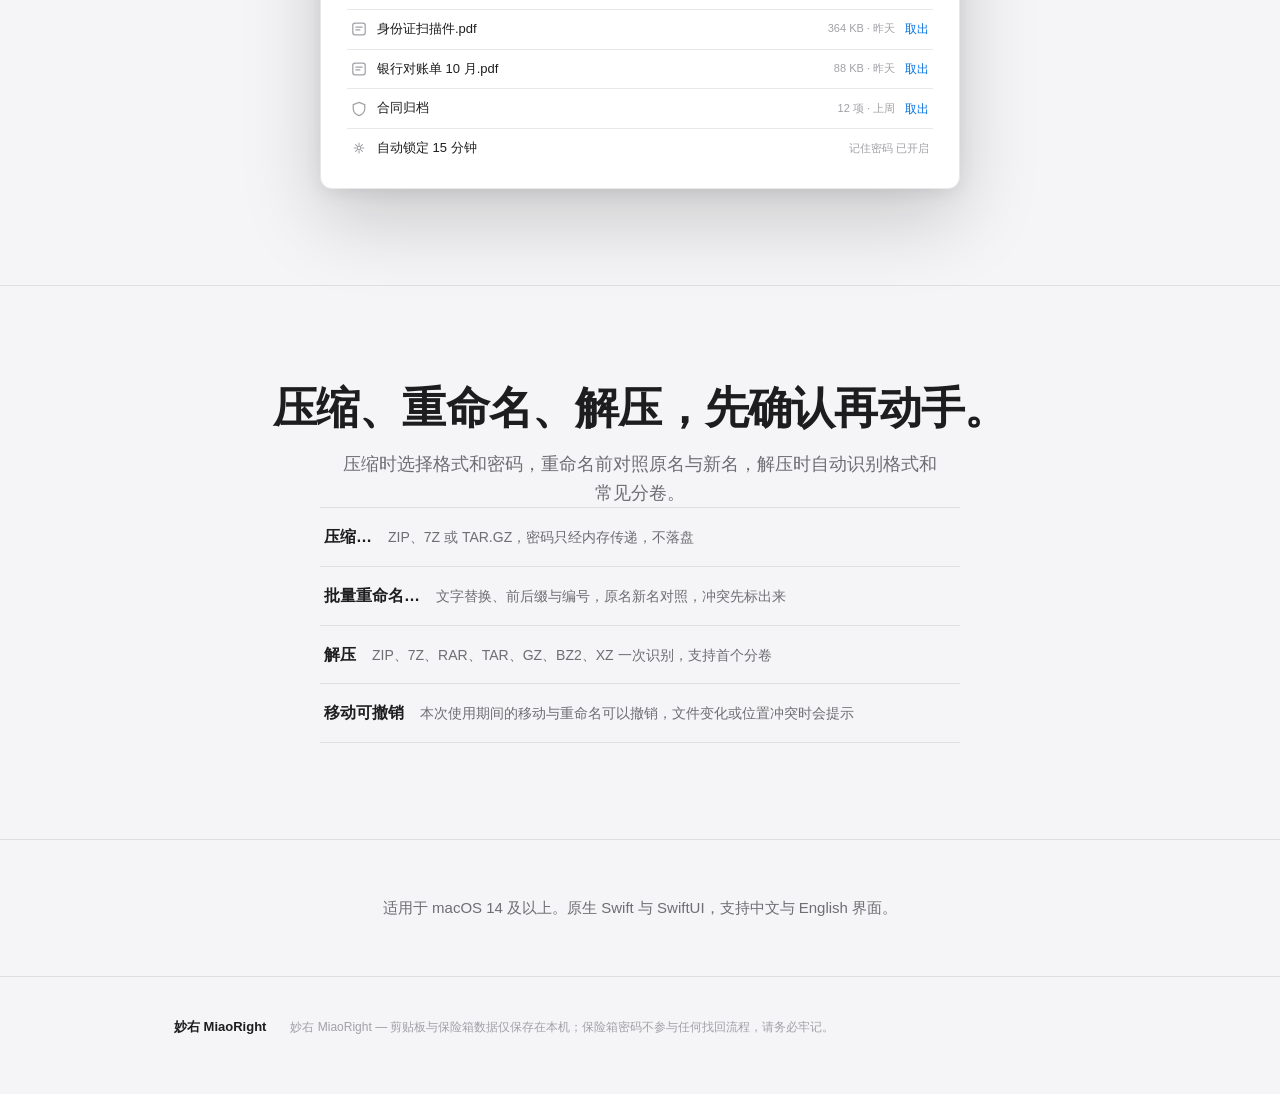
==== commit 318ca263: "Update download site and refine Finder archive previews Add a standalone download page with architec" ====
--- a/website/index.html
+++ b/website/index.html
@@ -4,276 +4,9 @@
 <meta charset="UTF-8">
 <meta name="viewport" content="width=device-width, initial-scale=1.0">
 <title>妙右 — Finder 右键菜单与剪贴板,顺手就好</title>
-<meta name="description" content="妙右把常用的文件动作放进 Finder 右键菜单,再给 Mac 一个随叫随到的剪贴板历史与加密保险箱。支持 Apple 芯片与 Intel 芯片的 Mac，最低 macOS 14。">
-<style>
-:root {
-  --bg: #f5f5f7;
-  --surface: #ffffff;
-  --ink: #1d1d1f;
-  --ink-2: #6e6e73;
-  --ink-3: #a1a1a6;
-  --blue: #0071e3;
-  --blue-deep: #0062c4;
-  --hairline: rgba(0, 0, 0, 0.09);
-  --glass: rgba(255, 255, 255, 0.78);
-  --glass-menu: rgba(250, 250, 250, 0.82);
-  --shadow-window: 0 30px 80px rgba(0, 0, 0, 0.18), 0 4px 18px rgba(0, 0, 0, 0.08);
-  --shadow-menu: 0 18px 44px rgba(0, 0, 0, 0.22), 0 2px 10px rgba(0, 0, 0, 0.10);
-  --radius-window: 12px;
-  --row-height: 34px;
-}
-@media (prefers-color-scheme: dark) {
-  :root {
-    --bg: #000000;
-    --surface: #1d1d1f;
-    --ink: #f5f5f7;
-    --ink-2: #a1a1a6;
-    --ink-3: #6e6e73;
-    --hairline: rgba(255, 255, 255, 0.12);
-    --glass: rgba(29, 29, 31, 0.72);
-    --glass-menu: rgba(40, 40, 43, 0.86);
-    --shadow-window: 0 30px 80px rgba(0, 0, 0, 0.65), 0 4px 18px rgba(0, 0, 0, 0.4);
-    --shadow-menu: 0 18px 44px rgba(0, 0, 0, 0.7), 0 2px 10px rgba(0, 0, 0, 0.5);
-  }
-}
-* { margin: 0; padding: 0; box-sizing: border-box; }
-html { scroll-behavior: smooth; }
-body {
-  font-family: -apple-system, BlinkMacSystemFont, "SF Pro SC", "PingFang SC", "Helvetica Neue", sans-serif;
-  background: var(--bg);
-  color: var(--ink);
-  font-size: 17px;
-  line-height: 1.6;
-  -webkit-font-smoothing: antialiased;
-  text-rendering: optimizeLegibility;
-}
-::selection { background: rgba(0, 113, 227, 0.22); }
-a { color: inherit; text-decoration: none; }
-a:focus-visible, button:focus-visible { outline: 2px solid var(--blue); outline-offset: 3px; border-radius: 4px; }
-.wrap { max-width: 980px; margin: 0 auto; padding: 0 24px; }
+<meta name="description" content="妙右把常用的文件动作放进 Finder 右键菜单,再给 Mac 一个随叫随到的剪贴板历史与加密保险箱。适用于 macOS 14 及以上。">
+<link rel="stylesheet" href="style.css">
 
-/* ---------- 顶部 ---------- */
-.topbar {
-  position: sticky; top: 0; z-index: 50;
-  background: var(--glass);
-  -webkit-backdrop-filter: saturate(180%) blur(20px);
-  backdrop-filter: saturate(180%) blur(20px);
-  border-bottom: 1px solid var(--hairline);
-}
-.topbar-inner {
-  max-width: 980px; margin: 0 auto; padding: 0 24px;
-  height: 52px; display: flex; align-items: center; gap: 28px;
-}
-.wordmark { display: flex; align-items: center; gap: 9px; font-size: 15px; font-weight: 600; letter-spacing: 0.01em; }
-.wordmark svg { display: block; }
-.topbar nav { display: flex; gap: 24px; margin-left: auto; }
-.topbar nav a { font-size: 13px; color: var(--ink-2); transition: color .18s; }
-.topbar nav a:hover { color: var(--ink); }
-.topbar .version { font-size: 12px; color: var(--ink-3); }
-.wordmark { white-space: nowrap; }
-.topbar nav a { white-space: nowrap; }
-@media (max-width: 720px) {
-  .topbar-inner { gap: 16px; }
-  .topbar nav { gap: 16px; margin-left: auto; }
-  .topbar .version { display: none; }
-}
-
-/* ---------- 英雄区 ---------- */
-.hero { padding: 88px 0 72px; text-align: center; }
-.hero h1 {
-  font-size: clamp(38px, 6vw, 60px);
-  line-height: 1.14;
-  font-weight: 700;
-  letter-spacing: -0.02em;
-}
-.hero .sub {
-  max-width: 560px; margin: 20px auto 0;
-  font-size: 19px; color: var(--ink-2); line-height: 1.55;
-}
-.hero .actions { margin-top: 30px; display: flex; gap: 14px; justify-content: center; flex-wrap: wrap; }
-.btn {
-  display: inline-block; padding: 11px 24px; border-radius: 980px;
-  font-size: 15px; font-weight: 500; border: none; cursor: pointer;
-  transition: transform .18s, background .18s;
-}
-.btn-primary { background: var(--blue); color: #fff; }
-.btn-primary:hover { background: var(--blue-deep); }
-.btn-quiet { color: var(--blue); background: transparent; }
-.btn-quiet:hover { text-decoration: underline; }
-.btn:active { transform: scale(0.98); }
-
-/* ---------- 窗口与菜单原型 ---------- */
-.stage { position: relative; max-width: 820px; margin: 64px auto 0; text-align: left; }
-.finder {
-  background: var(--surface);
-  border: 1px solid var(--hairline);
-  border-radius: var(--radius-window);
-  box-shadow: var(--shadow-window);
-  overflow: hidden;
-}
-.traffic { display: flex; gap: 8px; padding: 13px 16px 10px; }
-.traffic i { width: 12px; height: 12px; border-radius: 50%; display: block; }
-.traffic i:nth-child(1) { background: #ff5f57; }
-.traffic i:nth-child(2) { background: #febc2e; }
-.traffic i:nth-child(3) { background: #28c840; }
-.finder-body { padding: 6px 26px 18px; }
-.finder-path { font-size: 12px; color: var(--ink-3); padding: 2px 0 10px; border-bottom: 1px solid var(--hairline); }
-.file-row {
-  display: flex; align-items: center; gap: 12px;
-  height: var(--row-height); font-size: 14px;
-}
-.file-row .meta { margin-left: auto; font-size: 12px; color: var(--ink-3); }
-.file-row.selected {
-  background: var(--blue); color: #fff; border-radius: 6px;
-  padding: 0 10px; margin: 0 -10px;
-}
-.file-row.selected .meta { color: rgba(255,255,255,0.75); }
-.file-row .glyph { width: 18px; height: 18px; display: block; color: #4a9aff; flex: none; }
-.file-row.selected .glyph { color: #fff; }
-.file-row:not(.selected) { padding: 0 10px; margin: 0 -10px; }
-
-.ctxmenu {
-  position: absolute; left: 27%; top: 44%;
-  width: 264px;
-  background: var(--glass-menu);
-  -webkit-backdrop-filter: saturate(180%) blur(28px);
-  backdrop-filter: saturate(180%) blur(28px);
-  border: 1px solid var(--hairline);
-  border-radius: 10px;
-  box-shadow: var(--shadow-menu);
-  padding: 5px;
-  z-index: 10;
-}
-.ctxmenu .item {
-  display: flex; align-items: center; gap: 10px;
-  height: 36px; padding: 0 10px; border-radius: 6px;
-  font-size: 13.5px; font-weight: 400;
-}
-.ctxmenu .item svg { width: 16px; height: 16px; flex: none; color: var(--ink-2); }
-.ctxmenu .item.hot { background: var(--blue); color: #fff; }
-.ctxmenu .item.hot svg { color: #fff; }
-.ctxmenu .item .chev { margin-left: auto; color: var(--ink-3); font-size: 11px; }
-.ctxmenu .item.hot .chev { color: rgba(255,255,255,0.8); }
-.ctxmenu .sep { height: 1px; background: var(--hairline); margin: 5px 8px; }
-@media (prefers-reduced-motion: no-preference) {
-  .ctxmenu .item, .ctxmenu .sep {
-    opacity: 0; transform: translateY(6px);
-    animation: cascade .34s ease-out forwards;
-  }
-  .ctxmenu .item:nth-child(1) { animation-delay: .10s; }
-  .ctxmenu .item:nth-child(2) { animation-delay: .16s; }
-  .ctxmenu .item:nth-child(3) { animation-delay: .22s; }
-  .ctxmenu .item:nth-child(4) { animation-delay: .28s; }
-  .ctxmenu .sep:nth-child(5) { animation-delay: .32s; }
-  .ctxmenu .item:nth-child(6) { animation-delay: .34s; }
-  .ctxmenu .item:nth-child(7) { animation-delay: .40s; }
-  .ctxmenu .item:nth-child(8) { animation-delay: .46s; }
-  .ctxmenu .item:nth-child(9) { animation-delay: .52s; }
-  @keyframes cascade { to { opacity: 1; transform: none; } }
-}
-@media (max-width: 640px) {
-  .ctxmenu { left: auto; right: 6%; top: 40%; }
-}
-
-/* ---------- 分段 ---------- */
-section.feature { padding: 96px 0; text-align: center; border-top: 1px solid var(--hairline); }
-section.feature h2 {
-  font-size: clamp(30px, 4.4vw, 44px);
-  font-weight: 700; letter-spacing: -0.018em; line-height: 1.18;
-}
-section.feature .lede {
-  max-width: 600px; margin: 16px auto 0;
-  font-size: 18px; color: var(--ink-2); line-height: 1.6;
-}
-.mock { margin: 48px auto 0; }
-.kbd {
-  display: inline-block; min-width: 22px; padding: 2px 6px; margin: 0 1px;
-  border: 1px solid var(--hairline); border-bottom-width: 2px; border-radius: 5px;
-  background: var(--surface); font-size: 12.5px; font-weight: 600;
-  text-align: center; vertical-align: 1px;
-}
-
-/* 剪贴板面板 */
-.clipboard-panel {
-  width: 320px; margin: 0 auto; text-align: left;
-  background: var(--glass-menu);
-  -webkit-backdrop-filter: saturate(180%) blur(28px);
-  backdrop-filter: saturate(180%) blur(28px);
-  border: 1px solid var(--hairline);
-  border-radius: 14px;
-  box-shadow: var(--shadow-window);
-  padding: 12px;
-}
-.clip-search { display: flex; align-items: center; gap: 8px; }
-.clip-search input {
-  width: 100%; height: 30px; border: 1px solid var(--hairline); border-radius: 7px;
-  background: var(--surface); color: var(--ink); font-size: 13px; padding: 0 10px;
-}
-.clip-seg { display: flex; margin-top: 9px; border-radius: 7px; overflow: hidden; border: 1px solid var(--hairline); }
-.clip-seg span { flex: 1; text-align: center; font-size: 12px; padding: 5px 0; color: var(--ink-2); }
-.clip-seg span.on { background: var(--ink); color: var(--bg); }
-.clip-row {
-  display: flex; align-items: flex-start; gap: 9px;
-  padding: 9px 8px; border-radius: 8px; margin-top: 4px;
-}
-.clip-row.focus { background: var(--blue); color: #fff; }
-.clip-key {
-  width: 22px; height: 20px; flex: none; margin-top: 1px;
-  display: flex; align-items: center; justify-content: center;
-  border: 1px solid var(--hairline); border-radius: 4px;
-  font-size: 11px; color: var(--ink-2); background: var(--surface);
-}
-.clip-row.focus .clip-key { background: rgba(255,255,255,0.2); border-color: rgba(255,255,255,0.35); color: #fff; }
-.clip-text { font-size: 13px; line-height: 1.35; overflow: hidden; }
-.clip-text .main { display: block; white-space: nowrap; overflow: hidden; text-overflow: ellipsis; }
-.clip-text .sub { display: block; font-size: 11px; color: var(--ink-3); margin-top: 2px; }
-.clip-row.focus .clip-text .sub { color: rgba(255,255,255,0.72); }
-.clip-star { margin-left: auto; flex: none; width: 15px; height: 15px; color: #f5b400; margin-top: 2px; }
-.clip-hint { text-align: center; font-size: 11.5px; color: var(--ink-3); margin-top: 10px; }
-
-/* 保险箱窗口 */
-.vault-win { max-width: 640px; margin: 0 auto; text-align: left; }
-.vault-tabs { display: flex; justify-content: center; padding: 4px 0 10px; }
-.vault-tabs .caps {
-  display: flex; gap: 2px; padding: 3px; border-radius: 980px;
-  background: color-mix(in srgb, var(--ink) 6%, transparent);
-}
-.vault-tabs .caps span { font-size: 12px; padding: 6px 14px; border-radius: 980px; color: var(--ink-2); }
-.vault-tabs .caps span.on { background: var(--surface); color: var(--ink); box-shadow: 0 1px 4px rgba(0,0,0,0.14); }
-.vault-body { padding: 4px 26px 20px; }
-.vault-head { display: flex; align-items: center; padding: 10px 0; }
-.vault-head .state { font-size: 14px; font-weight: 600; }
-.vault-head .state small { display: block; font-size: 11.5px; font-weight: 400; color: var(--ink-2); margin-top: 2px; }
-.vault-head button {
-  margin-left: auto; font-size: 12.5px; padding: 5px 16px;
-  border-radius: 980px; border: 1px solid var(--hairline);
-  background: var(--surface); color: var(--ink);
-}
-.vault-row {
-  display: flex; align-items: center; gap: 10px;
-  padding: 9px 4px; border-top: 1px solid var(--hairline); font-size: 13px;
-}
-.vault-row .glyph { width: 16px; height: 16px; color: var(--ink-3); flex: none; }
-.vault-row .meta { margin-left: auto; font-size: 11px; color: var(--ink-3); }
-.vault-row .op { font-size: 11.5px; color: var(--blue); }
-
-/* 日常文件操作清单 */
-.task-list { max-width: 640px; margin: 0 auto; text-align: left; border-top: 1px solid var(--hairline); }
-.task {
-  display: flex; align-items: baseline; gap: 16px;
-  padding: 16px 4px; border-bottom: 1px solid var(--hairline);
-}
-.task b { font-size: 16px; font-weight: 600; white-space: nowrap; }
-.task span { font-size: 14px; color: var(--ink-2); }
-
-/* 脚注 */
-.spec { padding: 56px 0; text-align: center; border-top: 1px solid var(--hairline); }
-.spec p { font-size: 15px; color: var(--ink-2); }
-footer { padding: 40px 0 56px; border-top: 1px solid var(--hairline); }
-footer .wrap { display: flex; align-items: flex-start; gap: 24px; flex-wrap: wrap; }
-footer .fine { font-size: 12px; color: var(--ink-3); line-height: 1.7; max-width: 560px; }
-footer .mark { font-size: 13px; font-weight: 600; }
-</style>
 </head>
 <body>
 
@@ -286,9 +19,10 @@
     <nav aria-label="页面导航">
       <a href="#menu">右键菜单</a>
       <a href="#clipboard">剪贴板</a>
-      <a href="#vault">保险箱</a>
+      <a href="#archive">压缩包预览</a>
+      <a class="vault-nav" href="#vault">保险箱</a>
+      <a class="download-nav" href="download.html">下载</a>
     </nav>
-    <span class="version">支持 Apple 芯片与 Intel 芯片</span>
   </div>
 </header>
 
@@ -297,8 +31,8 @@
     <h1>常用动作，就在右键里。</h1>
     <p class="sub">妙右把复制路径、应用、终端和剪切粘贴放进 Finder 右键菜单，再给 Mac 一个随叫随到的剪贴板历史与加密保险箱。</p>
     <div class="actions">
-      <a class="btn btn-primary" href="#menu">看它怎么用</a>
-      <a class="btn btn-quiet" href="#vault">了解保险箱</a>
+      <a class="btn btn-primary" href="download.html">下载妙右</a>
+      <a class="btn btn-quiet" href="#archive">看看压缩包预览</a>
     </div>
 
     <div class="stage" role="img" aria-label="Finder 窗口中打开的妙右右键菜单，包含复制文件路径、用应用打开、在终端打开、剪切与粘贴等动作">
@@ -338,6 +72,28 @@
     </div>
   </section>
 
+  <section class="feature" id="archive">
+    <div class="wrap">
+      <h2>压缩包里的内容，在访达里看。</h2>
+      <p class="lede">在访达选中 ZIP、7Z 或 RAR，按空格或打开右侧预览面板，就能在系统快速预览中看到包内目录摘要，无需先解压。名称、大小和修改日期直接可见；读取受限时可能只显示部分目录。</p>
+      <figure class="finder archive-demo">
+        <div class="traffic" aria-hidden="true"><i></i><i></i><i></i></div>
+        <div class="archive-location"><span>访达</span><strong>下载</strong><span>预览</span></div>
+        <div class="archive-finder-body">
+          <div class="archive-file-list" aria-label="访达文件列表示意">
+            <div class="archive-file-selected">▤ 项目素材.zip</div>
+            <div>▱ 发布说明.txt</div>
+            <div>▱ 封面.png</div>
+          </div>
+          <div class="archive-preview-pane">
+            <img src="assets/archive-preview.png" width="1200" height="840" loading="lazy" alt="访达右侧显示压缩包目录摘要，展开文件夹并显示文件名称与大小">
+          </div>
+        </div>
+        <figcaption>访达布局示意，右侧为 Quick Look 预览内容示意。也支持 TAR 等常见格式；压缩包较大或读取受限时可能只显示部分目录。</figcaption>
+      </figure>
+    </div>
+  </section>
+
   <section class="feature" id="clipboard">
     <div class="wrap">
       <h2>刚才复制的一切，随时找回。</h2>
@@ -372,7 +128,7 @@
   <section class="feature" id="vault">
     <div class="wrap">
       <h2>敏感文件，锁进保险箱。</h2>
-      <p class="lede">右键移入，系统级 hdiutil AES-256 加密镜像保管；锁定即卸载，文件名也不可见。空闲、睡眠或退出妙右时自动锁定。</p>
+      <p class="lede">右键移入，AES-256 加密镜像保管；锁定即卸载，文件名也不可见。空闲、睡眠或退出妙右时自动锁定。</p>
       <div class="mock finder vault-win" role="img" aria-label="妙右主窗口的保险箱页：顶部四个胶囊导航，已解锁状态、内容列表与锁定按钮">
         <div class="traffic" aria-hidden="true"><i></i><i></i><i></i></div>
         <div class="vault-tabs" aria-hidden="true">
@@ -395,18 +151,18 @@
   <section class="feature" id="tasks">
     <div class="wrap">
       <h2>压缩、重命名、解压，先确认再动手。</h2>
-      <p class="lede">这些动作都在主窗口里先看清会发生什么：压缩选格式和密码，重命名逐行标注冲突，解压自动识别格式与常见分卷，全部走内置 7-Zip。</p>
+      <p class="lede">压缩时选择格式和密码，重命名前对照原名与新名，解压时自动识别格式和常见分卷。</p>
       <div class="mock task-list">
         <div class="task"><b>压缩…</b><span>ZIP、7Z 或 TAR.GZ，密码只经内存传递，不落盘</span></div>
         <div class="task"><b>批量重命名…</b><span>文字替换、前后缀与编号，原名新名对照，冲突先标出来</span></div>
         <div class="task"><b>解压</b><span>ZIP、7Z、RAR、TAR、GZ、BZ2、XZ 一次识别，支持首个分卷</span></div>
-        <div class="task"><b>移动可撤销</b><span>会话内的每次移动与重命名都可原路撤回，不覆盖冲突文件</span></div>
+        <div class="task"><b>移动可撤销</b><span>本次使用期间的移动与重命名可以撤销，文件变化或位置冲突时会提示</span></div>
       </div>
     </div>
   </section>
 
   <div class="spec">
-    <p>支持 Apple 芯片与 Intel 芯片的 Mac，最低 macOS 14。原生 Swift 与 SwiftUI，支持中文与 English 界面。</p>
+    <p>适用于 macOS 14 及以上。原生 Swift 与 SwiftUI，支持中文与 English 界面。</p>
   </div>
 </main>
 
--- a/website/style.css
+++ b/website/style.css
@@ -0,0 +1,368 @@
+:root {
+  --bg: #f5f5f7;
+  --surface: #ffffff;
+  --ink: #1d1d1f;
+  --ink-2: #6e6e73;
+  --ink-3: #a1a1a6;
+  --blue: #0071e3;
+  --blue-deep: #0062c4;
+  --hairline: rgba(0, 0, 0, 0.09);
+  --glass: rgba(255, 255, 255, 0.78);
+  --glass-menu: rgba(250, 250, 250, 0.82);
+  --shadow-window: 0 30px 80px rgba(0, 0, 0, 0.18), 0 4px 18px rgba(0, 0, 0, 0.08);
+  --shadow-menu: 0 18px 44px rgba(0, 0, 0, 0.22), 0 2px 10px rgba(0, 0, 0, 0.10);
+  --radius-window: 12px;
+  --row-height: 34px;
+}
+@media (prefers-color-scheme: dark) {
+  :root {
+    --bg: #000000;
+    --surface: #1d1d1f;
+    --ink: #f5f5f7;
+    --ink-2: #a1a1a6;
+    --ink-3: #6e6e73;
+    --hairline: rgba(255, 255, 255, 0.12);
+    --glass: rgba(29, 29, 31, 0.72);
+    --glass-menu: rgba(40, 40, 43, 0.86);
+    --shadow-window: 0 30px 80px rgba(0, 0, 0, 0.65), 0 4px 18px rgba(0, 0, 0, 0.4);
+    --shadow-menu: 0 18px 44px rgba(0, 0, 0, 0.7), 0 2px 10px rgba(0, 0, 0, 0.5);
+  }
+}
+* { margin: 0; padding: 0; box-sizing: border-box; }
+html { scroll-behavior: smooth; }
+section[id] { scroll-margin-top: 52px; }
+body {
+  font-family: -apple-system, BlinkMacSystemFont, "SF Pro SC", "PingFang SC", "Helvetica Neue", sans-serif;
+  background: var(--bg);
+  color: var(--ink);
+  font-size: 17px;
+  line-height: 1.6;
+  -webkit-font-smoothing: antialiased;
+  text-rendering: optimizeLegibility;
+}
+::selection { background: rgba(0, 113, 227, 0.22); }
+a { color: inherit; text-decoration: none; }
+a:focus-visible, button:focus-visible { outline: 2px solid var(--blue); outline-offset: 3px; border-radius: 4px; }
+.wrap { max-width: 980px; margin: 0 auto; padding: 0 24px; }
+
+/* ---------- 顶部 ---------- */
+.topbar {
+  position: sticky; top: 0; z-index: 50;
+  background: var(--glass);
+  -webkit-backdrop-filter: saturate(180%) blur(20px);
+  backdrop-filter: saturate(180%) blur(20px);
+  border-bottom: 1px solid var(--hairline);
+}
+.topbar-inner {
+  max-width: 980px; margin: 0 auto; padding: 0 24px;
+  height: 52px; display: flex; align-items: center; gap: 28px;
+}
+.wordmark { display: flex; align-items: center; gap: 9px; font-size: 15px; font-weight: 600; letter-spacing: 0.01em; }
+.wordmark svg { display: block; }
+.topbar nav { display: flex; gap: 24px; margin-left: auto; }
+.topbar nav a { font-size: 13px; color: var(--ink-2); transition: color .18s; }
+.topbar nav a:hover { color: var(--ink); }
+.topbar .version { font-size: 12px; color: var(--ink-3); }
+.wordmark { white-space: nowrap; }
+.topbar nav a { white-space: nowrap; }
+@media (max-width: 720px) {
+  .topbar-inner { gap: 16px; }
+  .topbar nav { gap: 16px; margin-left: auto; }
+  .topbar .version { display: none; }
+}
+
+/* ---------- 英雄区 ---------- */
+.hero { padding: 88px 0 72px; text-align: center; }
+.hero h1 {
+  font-size: clamp(38px, 6vw, 60px);
+  line-height: 1.14;
+  font-weight: 700;
+  letter-spacing: -0.02em;
+}
+.hero .sub {
+  max-width: 560px; margin: 20px auto 0;
+  font-size: 19px; color: var(--ink-2); line-height: 1.55;
+}
+.hero .actions { margin-top: 30px; display: flex; gap: 14px; justify-content: center; flex-wrap: wrap; }
+.btn {
+  display: inline-block; padding: 11px 24px; border-radius: 980px;
+  font-size: 15px; font-weight: 500; border: none; cursor: pointer;
+  transition: transform .18s, background .18s;
+}
+.btn-primary { background: var(--blue); color: #fff; }
+.btn-primary:hover { background: var(--blue-deep); }
+.btn-quiet { color: var(--blue); background: transparent; }
+.btn-quiet:hover { text-decoration: underline; }
+.btn:active { transform: scale(0.98); }
+
+/* ---------- 窗口与菜单原型 ---------- */
+.stage { position: relative; max-width: 820px; margin: 64px auto 0; text-align: left; }
+.finder {
+  background: var(--surface);
+  border: 1px solid var(--hairline);
+  border-radius: var(--radius-window);
+  box-shadow: var(--shadow-window);
+  overflow: hidden;
+}
+.traffic { display: flex; gap: 8px; padding: 13px 16px 10px; }
+.traffic i { width: 12px; height: 12px; border-radius: 50%; display: block; }
+.traffic i:nth-child(1) { background: #ff5f57; }
+.traffic i:nth-child(2) { background: #febc2e; }
+.traffic i:nth-child(3) { background: #28c840; }
+.finder-body { padding: 6px 26px 18px; }
+.finder-path { font-size: 12px; color: var(--ink-3); padding: 2px 0 10px; border-bottom: 1px solid var(--hairline); }
+.file-row {
+  display: flex; align-items: center; gap: 12px;
+  height: var(--row-height); font-size: 14px;
+}
+.file-row .meta { margin-left: auto; font-size: 12px; color: var(--ink-3); }
+.file-row.selected {
+  background: var(--blue); color: #fff; border-radius: 6px;
+  padding: 0 10px; margin: 0 -10px;
+}
+.file-row.selected .meta { color: rgba(255,255,255,0.75); }
+.file-row .glyph { width: 18px; height: 18px; display: block; color: #4a9aff; flex: none; }
+.file-row.selected .glyph { color: #fff; }
+.file-row:not(.selected) { padding: 0 10px; margin: 0 -10px; }
+
+.ctxmenu {
+  position: absolute; left: 27%; top: 44%;
+  width: 264px;
+  background: var(--glass-menu);
+  -webkit-backdrop-filter: saturate(180%) blur(28px);
+  backdrop-filter: saturate(180%) blur(28px);
+  border: 1px solid var(--hairline);
+  border-radius: 10px;
+  box-shadow: var(--shadow-menu);
+  padding: 5px;
+  z-index: 10;
+}
+.ctxmenu .item {
+  display: flex; align-items: center; gap: 10px;
+  height: 36px; padding: 0 10px; border-radius: 6px;
+  font-size: 13.5px; font-weight: 400;
+}
+.ctxmenu .item svg { width: 16px; height: 16px; flex: none; color: var(--ink-2); }
+.ctxmenu .item.hot { background: var(--blue); color: #fff; }
+.ctxmenu .item.hot svg { color: #fff; }
+.ctxmenu .item .chev { margin-left: auto; color: var(--ink-3); font-size: 11px; }
+.ctxmenu .item.hot .chev { color: rgba(255,255,255,0.8); }
+.ctxmenu .sep { height: 1px; background: var(--hairline); margin: 5px 8px; }
+@media (prefers-reduced-motion: no-preference) {
+  .ctxmenu .item, .ctxmenu .sep {
+    opacity: 0; transform: translateY(6px);
+    animation: cascade .34s ease-out forwards;
+  }
+  .ctxmenu .item:nth-child(1) { animation-delay: .10s; }
+  .ctxmenu .item:nth-child(2) { animation-delay: .16s; }
+  .ctxmenu .item:nth-child(3) { animation-delay: .22s; }
+  .ctxmenu .item:nth-child(4) { animation-delay: .28s; }
+  .ctxmenu .sep:nth-child(5) { animation-delay: .32s; }
+  .ctxmenu .item:nth-child(6) { animation-delay: .34s; }
+  .ctxmenu .item:nth-child(7) { animation-delay: .40s; }
+  .ctxmenu .item:nth-child(8) { animation-delay: .46s; }
+  .ctxmenu .item:nth-child(9) { animation-delay: .52s; }
+  @keyframes cascade { to { opacity: 1; transform: none; } }
+}
+@media (max-width: 640px) {
+  .ctxmenu { left: auto; right: 6%; top: 40%; }
+}
+
+/* ---------- 分段 ---------- */
+section.feature { padding: 96px 0; text-align: center; border-top: 1px solid var(--hairline); }
+section.feature h2 {
+  font-size: clamp(30px, 4.4vw, 44px);
+  font-weight: 700; letter-spacing: -0.018em; line-height: 1.18;
+}
+section.feature .lede {
+  max-width: 600px; margin: 16px auto 0;
+  font-size: 18px; color: var(--ink-2); line-height: 1.6;
+}
+.mock { margin: 48px auto 0; }
+.kbd {
+  display: inline-block; min-width: 22px; padding: 2px 6px; margin: 0 1px;
+  border: 1px solid var(--hairline); border-bottom-width: 2px; border-radius: 5px;
+  background: var(--surface); font-size: 12.5px; font-weight: 600;
+  text-align: center; vertical-align: 1px;
+}
+
+/* 剪贴板面板 */
+.clipboard-panel {
+  width: 320px; margin: 0 auto; text-align: left;
+  background: var(--glass-menu);
+  -webkit-backdrop-filter: saturate(180%) blur(28px);
+  backdrop-filter: saturate(180%) blur(28px);
+  border: 1px solid var(--hairline);
+  border-radius: 14px;
+  box-shadow: var(--shadow-window);
+  padding: 12px;
+}
+.clip-search { display: flex; align-items: center; gap: 8px; }
+.clip-search input {
+  width: 100%; height: 30px; border: 1px solid var(--hairline); border-radius: 7px;
+  background: var(--surface); color: var(--ink); font-size: 13px; padding: 0 10px;
+}
+.clip-seg { display: flex; margin-top: 9px; border-radius: 7px; overflow: hidden; border: 1px solid var(--hairline); }
+.clip-seg span { flex: 1; text-align: center; font-size: 12px; padding: 5px 0; color: var(--ink-2); }
+.clip-seg span.on { background: var(--ink); color: var(--bg); }
+.clip-row {
+  display: flex; align-items: flex-start; gap: 9px;
+  padding: 9px 8px; border-radius: 8px; margin-top: 4px;
+}
+.clip-row.focus { background: var(--blue); color: #fff; }
+.clip-key {
+  width: 22px; height: 20px; flex: none; margin-top: 1px;
+  display: flex; align-items: center; justify-content: center;
+  border: 1px solid var(--hairline); border-radius: 4px;
+  font-size: 11px; color: var(--ink-2); background: var(--surface);
+}
+.clip-row.focus .clip-key { background: rgba(255,255,255,0.2); border-color: rgba(255,255,255,0.35); color: #fff; }
+.clip-text { font-size: 13px; line-height: 1.35; overflow: hidden; }
+.clip-text .main { display: block; white-space: nowrap; overflow: hidden; text-overflow: ellipsis; }
+.clip-text .sub { display: block; font-size: 11px; color: var(--ink-3); margin-top: 2px; }
+.clip-row.focus .clip-text .sub { color: rgba(255,255,255,0.72); }
+.clip-star { margin-left: auto; flex: none; width: 15px; height: 15px; color: #f5b400; margin-top: 2px; }
+.clip-hint { text-align: center; font-size: 11.5px; color: var(--ink-3); margin-top: 10px; }
+
+/* 保险箱窗口 */
+.vault-win { max-width: 640px; margin: 0 auto; text-align: left; }
+.vault-tabs { display: flex; justify-content: center; padding: 4px 0 10px; }
+.vault-tabs .caps {
+  display: flex; gap: 2px; padding: 3px; border-radius: 980px;
+  background: color-mix(in srgb, var(--ink) 6%, transparent);
+}
+.vault-tabs .caps span { font-size: 12px; padding: 6px 14px; border-radius: 980px; color: var(--ink-2); }
+.vault-tabs .caps span.on { background: var(--surface); color: var(--ink); box-shadow: 0 1px 4px rgba(0,0,0,0.14); }
+.vault-body { padding: 4px 26px 20px; }
+.vault-head { display: flex; align-items: center; padding: 10px 0; }
+.vault-head .state { font-size: 14px; font-weight: 600; }
+.vault-head .state small { display: block; font-size: 11.5px; font-weight: 400; color: var(--ink-2); margin-top: 2px; }
+.vault-head button {
+  margin-left: auto; font-size: 12.5px; padding: 5px 16px;
+  border-radius: 980px; border: 1px solid var(--hairline);
+  background: var(--surface); color: var(--ink);
+}
+.vault-row {
+  display: flex; align-items: center; gap: 10px;
+  padding: 9px 4px; border-top: 1px solid var(--hairline); font-size: 13px;
+}
+.vault-row .glyph { width: 16px; height: 16px; color: var(--ink-3); flex: none; }
+.vault-row .meta { margin-left: auto; font-size: 11px; color: var(--ink-3); }
+.vault-row .op { font-size: 11.5px; color: var(--blue); }
+
+/* 日常文件操作清单 */
+.task-list { max-width: 640px; margin: 0 auto; text-align: left; border-top: 1px solid var(--hairline); }
+.task {
+  display: flex; align-items: baseline; gap: 16px;
+  padding: 16px 4px; border-bottom: 1px solid var(--hairline);
+}
+.task b { font-size: 16px; font-weight: 600; white-space: nowrap; }
+.task span { font-size: 14px; color: var(--ink-2); }
+
+/* 脚注 */
+.spec { padding: 56px 0; text-align: center; border-top: 1px solid var(--hairline); }
+.spec p { font-size: 15px; color: var(--ink-2); }
+footer { padding: 40px 0 56px; border-top: 1px solid var(--hairline); }
+footer .wrap { display: flex; align-items: flex-start; gap: 24px; flex-wrap: wrap; }
+footer .fine { font-size: 12px; color: var(--ink-3); line-height: 1.7; max-width: 560px; }
+footer .mark { font-size: 13px; font-weight: 600; }
+
+/* Downloads and archive preview */
+.topbar nav .download-nav { color: var(--blue); font-weight: 600; }
+.archive-demo { max-width: 820px; margin: 44px auto 0; text-align: left; }
+.archive-location { display: flex; align-items: center; gap: 12px; padding: 18px 22px; border-bottom: 1px solid var(--hairline); font-size: 14px; }
+.archive-location span { color: var(--ink-2); }
+.archive-location strong { margin-right: auto; font-weight: 500; }
+.archive-demo img { display: block; width: 100%; height: auto; }
+.archive-demo figcaption { padding: 14px 22px; color: var(--ink-2); font-size: 12px; }
+.archive-finder-body { display: grid; grid-template-columns: minmax(0, 1fr) minmax(0, 1.3fr); }
+.archive-file-list { padding: 12px; border-right: 1px solid var(--hairline); font-size: 13px; }
+.archive-file-list > div { padding: 8px 10px; border-radius: 5px; overflow-wrap: anywhere; }
+.archive-file-selected { background: var(--blue); color: #fff; }
+.archive-preview-pane { min-width: 0; background: #fff; }
+.download-main { max-width: 620px; margin: 0 auto; padding: 72px 24px 80px; }
+.download-main h1 { font-size: clamp(36px, 6vw, 48px); line-height: 1.2; letter-spacing: -.025em; }
+.download-sub { margin: 14px 0 30px; color: var(--ink-2); }
+.download-box { padding: 28px; border: 1px solid var(--hairline); border-radius: 16px; background: var(--surface); }
+.download-box h2 { font-size: 19px; margin-bottom: 8px; }
+.download-box p { font-size: 14px; color: var(--ink-2); }
+.chip-options { display: flex; gap: 12px; margin: 22px 0; border: 0; padding: 0; }
+.chip-options legend { font-size: 14px; margin-bottom: 10px; }
+.chip-options label { display: flex; align-items: center; gap: 8px; flex: 1; padding: 12px; border-radius: 8px; border: 1px solid var(--hairline); font-size: 14px; cursor: pointer; }
+.chip-options label:has(input:checked) { border-color: var(--blue); background: color-mix(in srgb, var(--blue) 7%, transparent); }
+input[type=radio] { accent-color: var(--blue); }
+input:focus-visible { outline: 2px solid var(--blue); outline-offset: 3px; }
+.download-primary { margin-top: 16px; }
+.download-links { margin-top: 28px; }
+.download-links a { display: flex; justify-content: space-between; gap: 16px; padding: 13px 0; border-bottom: 1px solid var(--hairline); font-size: 14px; color: var(--blue); }
+.download-links small { color: var(--ink-2); font-size: 12px; }
+.download-note { margin-top: 22px; font-size: 13px; color: var(--ink-2); }
+.download-note a { color: var(--blue); text-decoration: underline; }
+.install-help { margin-top: 36px; }
+.install-help h2 { font-size: 20px; margin-bottom: 12px; }
+.install-help ol { padding-left: 22px; font-size: 14px; color: var(--ink-2); }
+.install-help li { margin: 10px 0; }
+[hidden] { display: none !important; }
+@media (max-width: 640px) {
+  .hero { padding: 54px 20px 180px; }
+  .topbar-inner { gap: 12px; }
+  .topbar nav { gap: 12px; }
+  .topbar nav a { font-size: 12px; }
+  .topbar nav .vault-nav { display: none; }
+  .task { align-items: flex-start; flex-direction: column; gap: 6px; }
+  .vault-tabs .caps span { padding: 6px 9px; }
+  .download-box { padding: 22px; }
+  .chip-options { flex-direction: column; }
+  .archive-location { padding: 14px; }
+}
+@media (prefers-reduced-motion: reduce) { html { scroll-behavior: auto; } }
+
+/* First-run guide */
+.guide-intro { color: var(--ink-2); font-size: 15px; line-height: 1.8; }
+.guide-caption { margin-top: 10px; color: var(--ink-2); font-size: 12px; }
+.install-help .install-steps { list-style: none; counter-reset: install; padding: 0; color: var(--ink); }
+.install-steps > li { counter-increment: install; position: relative; border-top: 1px solid var(--hairline); margin: 30px 0 0; padding-top: 25px; scroll-margin-top: 72px; }
+.install-steps > li > h3 { font-size: 19px; display: flex; align-items: baseline; gap: 10px; margin-bottom: 12px; line-height: 1.5; }
+.install-steps > li > h3::before { content: counter(install); color: var(--blue); font-size: 16px; flex: none; }
+.install-steps p { font-size: 14px; color: var(--ink-2); line-height: 1.85; margin-top: 12px; }
+.install-steps strong { font-weight: 600; color: var(--ink); }
+.install-help a { color: var(--blue); text-decoration: underline; text-underline-offset: 3px; }
+.guide-figure { margin: 22px 0 18px; }
+.guide-figure figcaption { margin-top: 10px; font-size: 12px; color: var(--ink-2); line-height: 1.7; }
+.install-transfer { display: flex; justify-content: center; align-items: center; gap: 30px; background: var(--surface); border: 1px solid var(--hairline); border-radius: 12px; padding: 30px 16px; }
+.install-transfer > div { display: flex; flex-direction: column; align-items: center; gap: 8px; }
+.install-transfer strong { font-size: 14px; }
+.install-transfer small { font-size: 12px; color: var(--ink-2); }
+.guide-icon { display: grid; place-items: center; width: 52px; height: 52px; margin-bottom: 8px; }
+.app-icon { border-radius: 13px; background: var(--blue); color: #fff; font-size: 27px; font-weight: 600; }
+.folder-icon { position: relative; width: 58px; height: 42px; background: #55b9ee; border-radius: 5px; margin-top: 10px; }
+.folder-icon::before { content: ''; position: absolute; top: -6px; left: 0; width: 25px; height: 10px; border-radius: 4px 4px 0 0; background: #55b9ee; }
+.transfer-arrow { color: var(--ink-2); font-size: 24px; }
+.settings-diagram { border: 1px solid var(--hairline); border-radius: 12px; background: var(--surface); overflow: hidden; font-size: 13px; }
+.diagram-location { padding: 14px 18px; font-weight: 500; background: color-mix(in srgb, var(--ink) 4%, transparent); border-bottom: 1px solid var(--hairline); }
+.diagram-location span { margin: 0 8px; color: var(--ink-2); }
+.diagram-content { padding: 18px; }
+.diagram-row { display: flex; gap: 14px; align-items: center; justify-content: space-between; padding: 14px 0; border-bottom: 1px solid var(--hairline); }
+.diagram-row:last-child { border-bottom: 0; }
+.diagram-row small { display: block; color: var(--ink-2); font-size: 12px; margin-top: 4px; }
+.diagram-action { flex: none; border: 1px solid var(--blue); background: color-mix(in srgb, var(--blue) 8%, transparent); border-radius: 7px; padding: 6px 12px; color: var(--blue); font-weight: 600; }
+.diagram-switch { flex: none; width: 32px; height: 19px; border-radius: 12px; background: var(--blue); padding: 2px; }
+.diagram-switch::after { content: ''; display: block; width: 15px; height: 15px; border-radius: 50%; background: #fff; margin-left: auto; }
+.permission-path { margin-top: 18px; color: var(--ink-2); font-size: 12px; border-top: 1px solid var(--hairline); padding-top: 14px; }
+.permission-path .diagram-row { color: var(--ink); font-size: 13px; }
+.guide-detail { border: 1px solid var(--hairline); border-radius: 8px; padding: 14px 16px; margin-top: 12px; }
+.guide-detail summary { font-size: 14px; color: var(--ink); cursor: pointer; line-height: 1.6; }
+.guide-detail summary:focus-visible { outline: 2px solid var(--blue); outline-offset: 4px; }
+.guide-detail pre { padding: 14px; border: 1px solid var(--hairline); background: var(--surface); border-radius: 6px; white-space: pre-wrap; overflow-wrap: anywhere; margin-top: 14px; font-size: 12px; line-height: 1.8; }
+.guide-detail .guide-detail { padding: 12px; }
+.guide-ready { border-top: 1px solid var(--hairline); margin-top: 30px; padding-top: 25px; }
+.guide-ready h3 { font-size: 19px; margin-bottom: 12px; }
+.guide-ready p { font-size: 14px; color: var(--ink-2); line-height: 1.8; }
+.sr-only { position: absolute; width: 1px; height: 1px; padding: 0; margin: -1px; overflow: hidden; clip: rect(0,0,0,0); white-space: nowrap; border: 0; }
+@media (max-width: 480px) {
+  .install-transfer { gap: 20px; }
+  .install-transfer strong { font-size: 12px; }
+  .install-transfer small { font-size: 10px; }
+  .diagram-content { padding: 14px; }
+  .diagram-action { padding: 6px 9px; }
+}
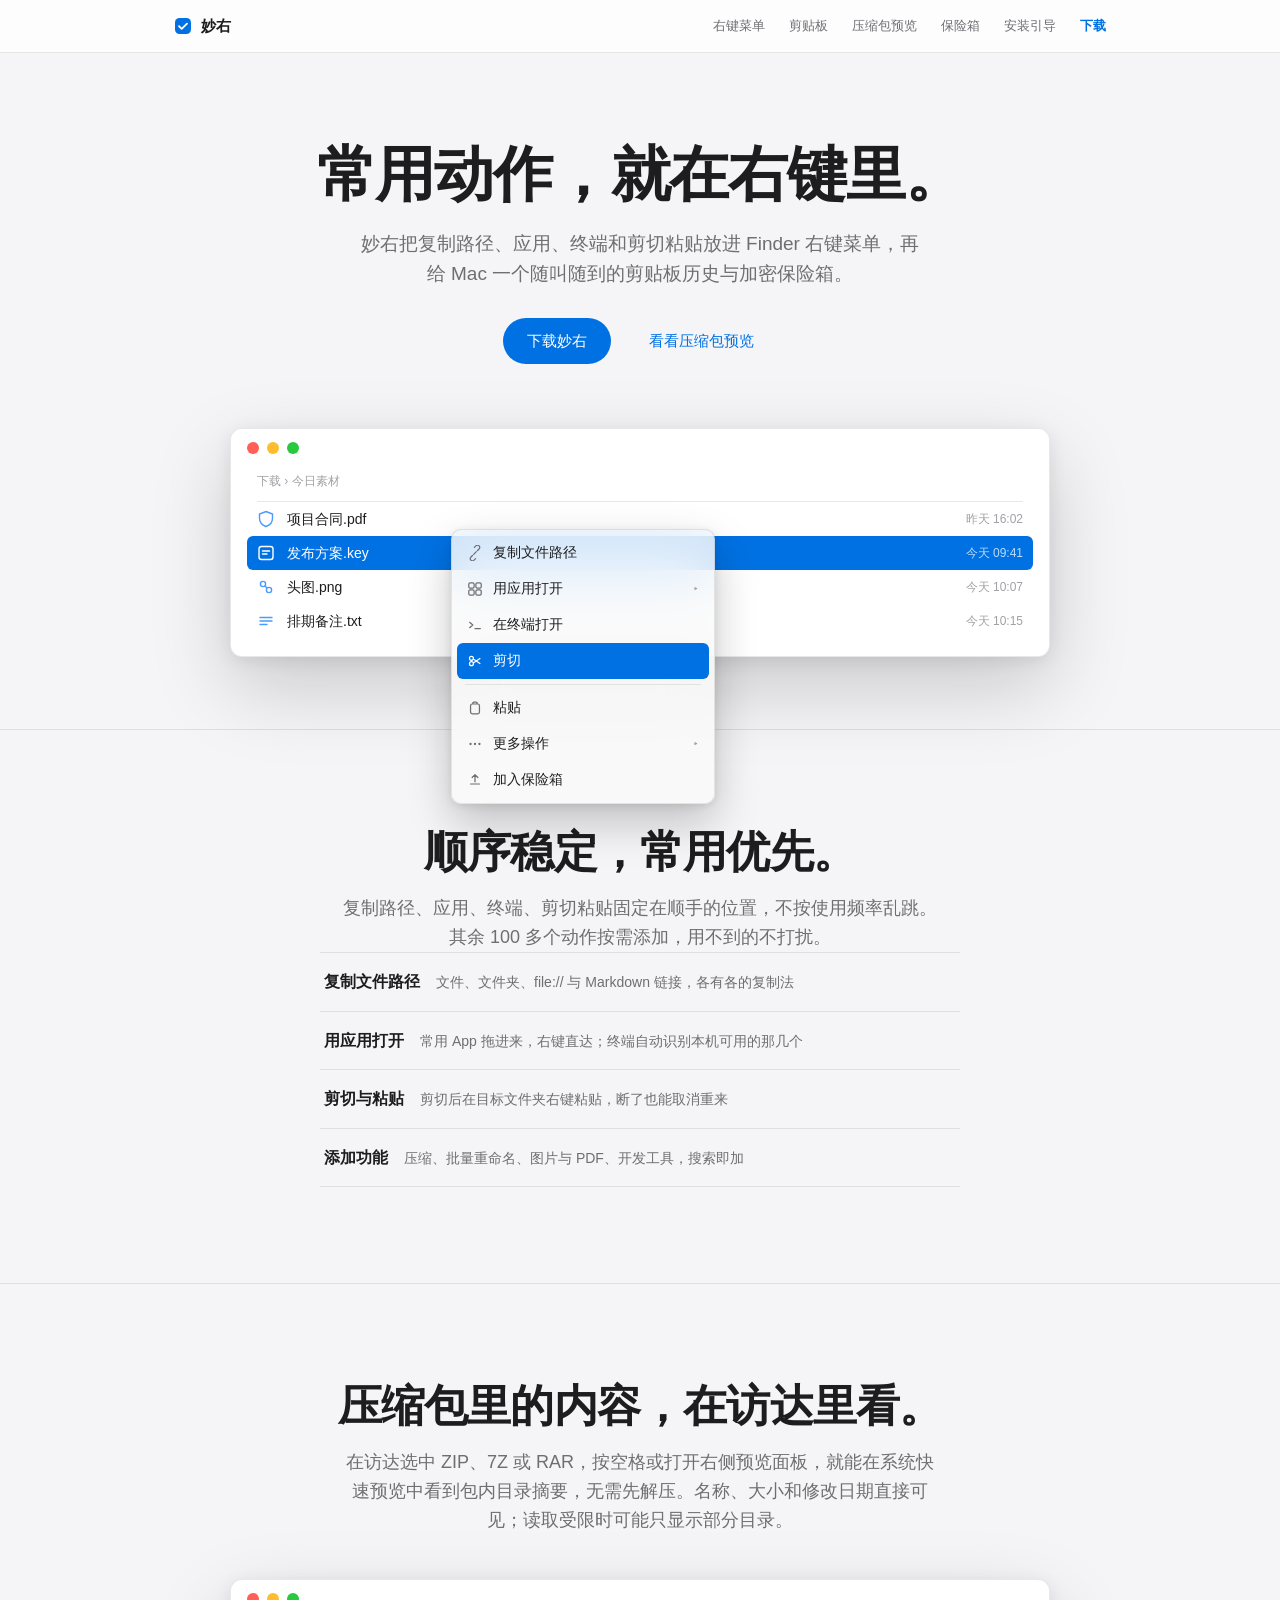
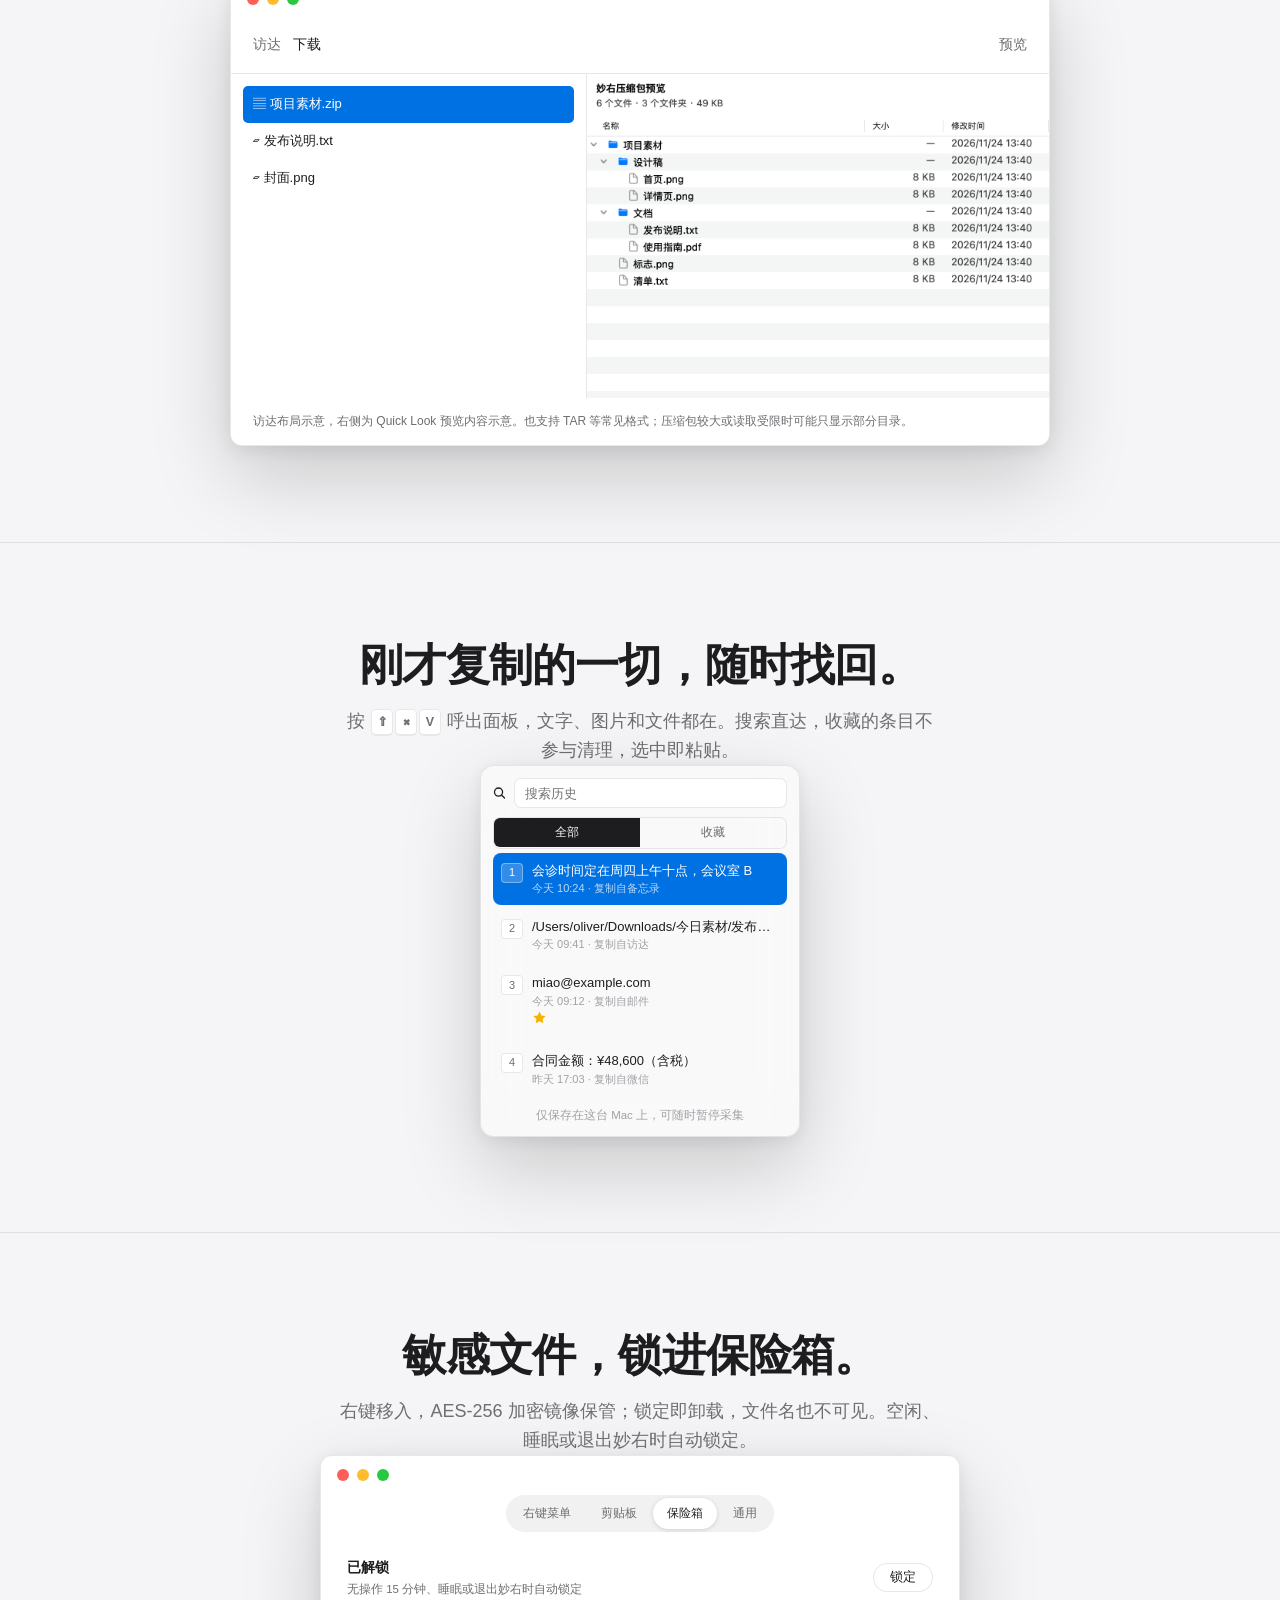
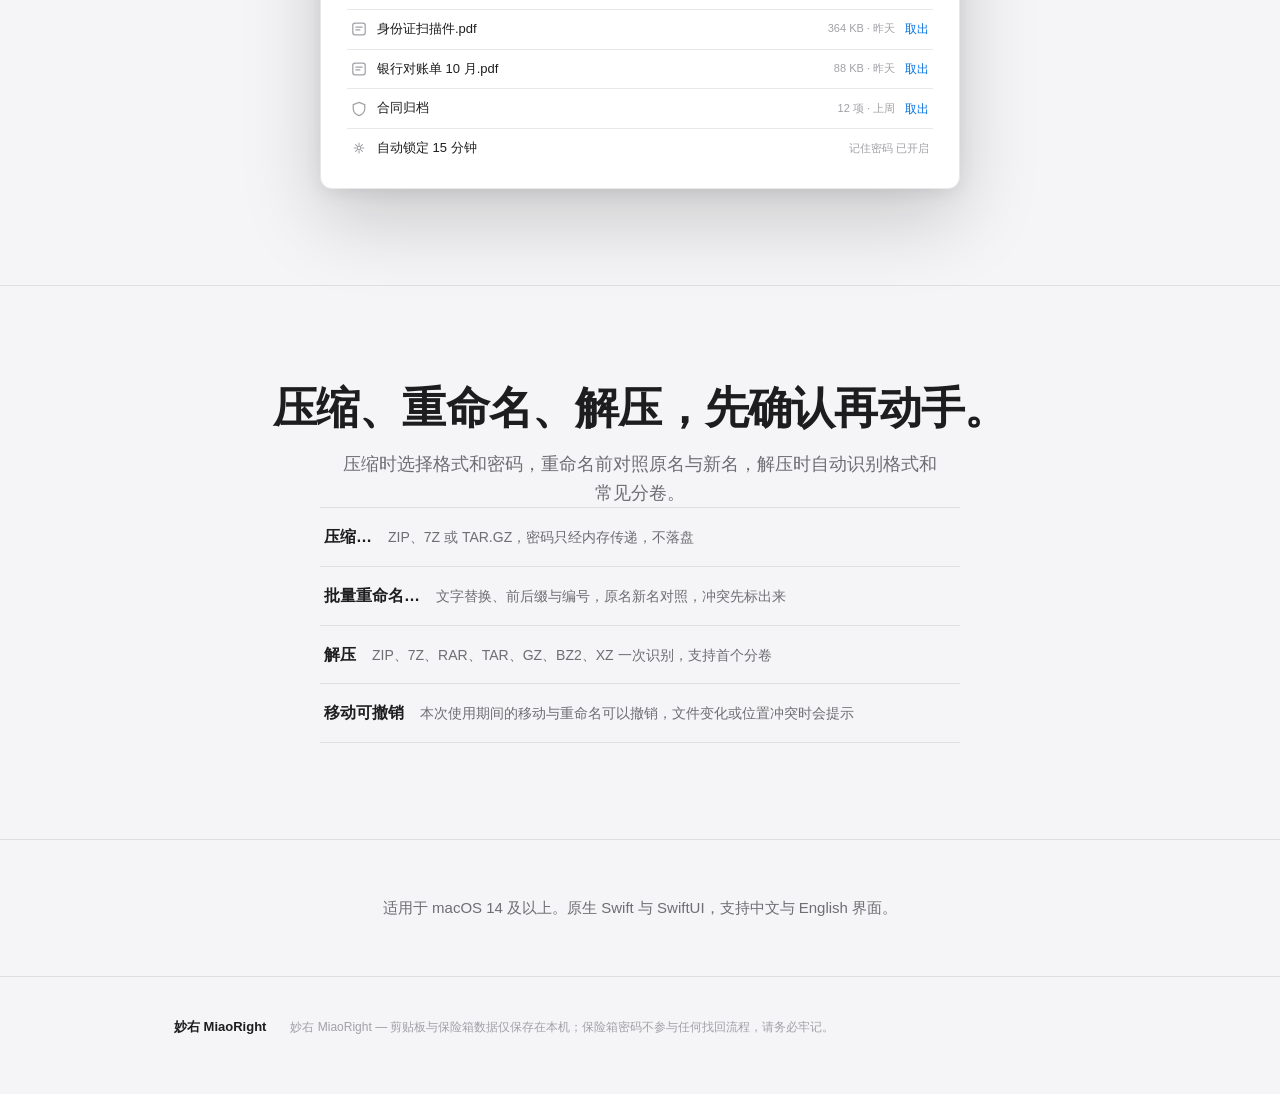
==== commit 66f16ff1: "Release MiaoRight 0.1.2 Add DMG installers, an in-app setup checklist, and a complete installation g" ====
--- a/website/index.html
+++ b/website/index.html
@@ -21,6 +21,7 @@
       <a href="#clipboard">剪贴板</a>
       <a href="#archive">压缩包预览</a>
       <a class="vault-nav" href="#vault">保险箱</a>
+      <a class="install-nav" href="install.html">安装引导</a>
       <a class="download-nav" href="download.html">下载</a>
     </nav>
   </div>
--- a/website/style.css
+++ b/website/style.css
@@ -309,6 +309,7 @@
   .topbar nav { gap: 12px; }
   .topbar nav a { font-size: 12px; }
   .topbar nav .vault-nav { display: none; }
+  .topbar nav .install-nav { display: none; }
   .task { align-items: flex-start; flex-direction: column; gap: 6px; }
   .vault-tabs .caps span { padding: 6px 9px; }
   .download-box { padding: 22px; }
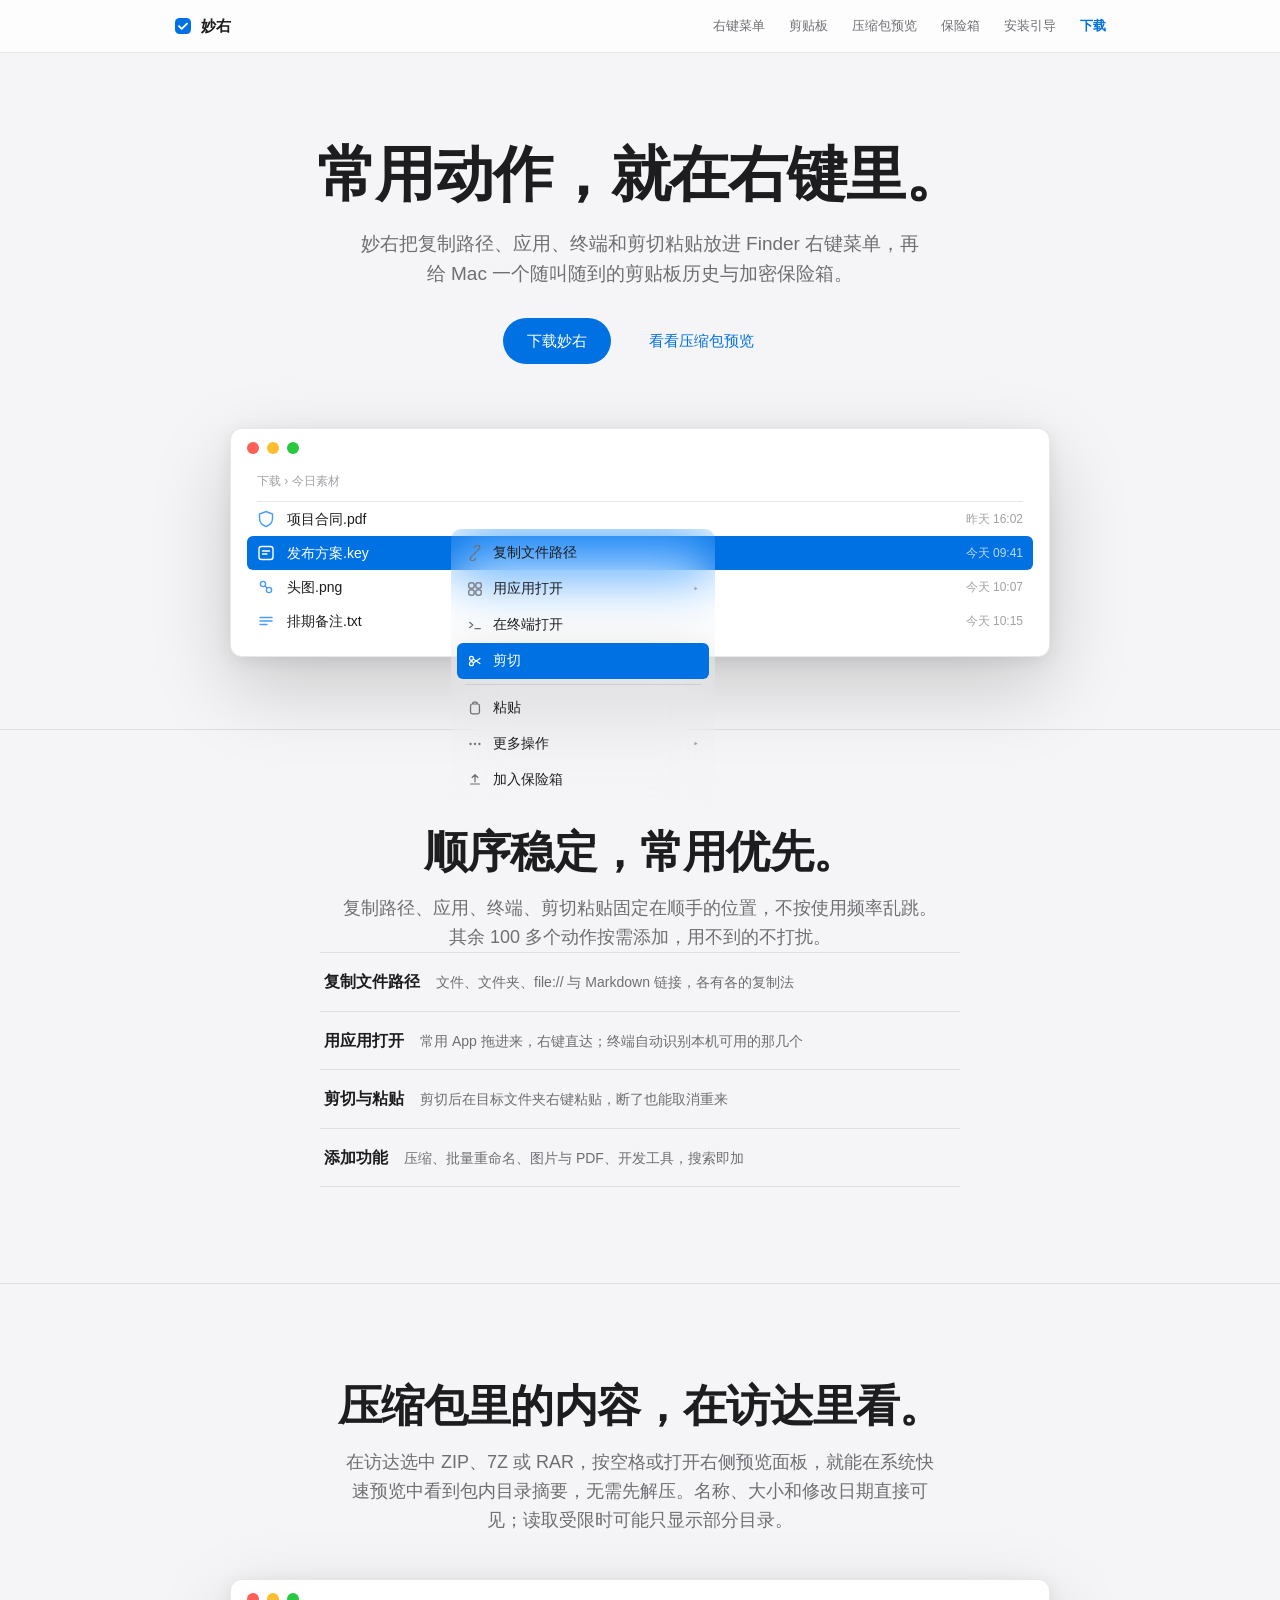
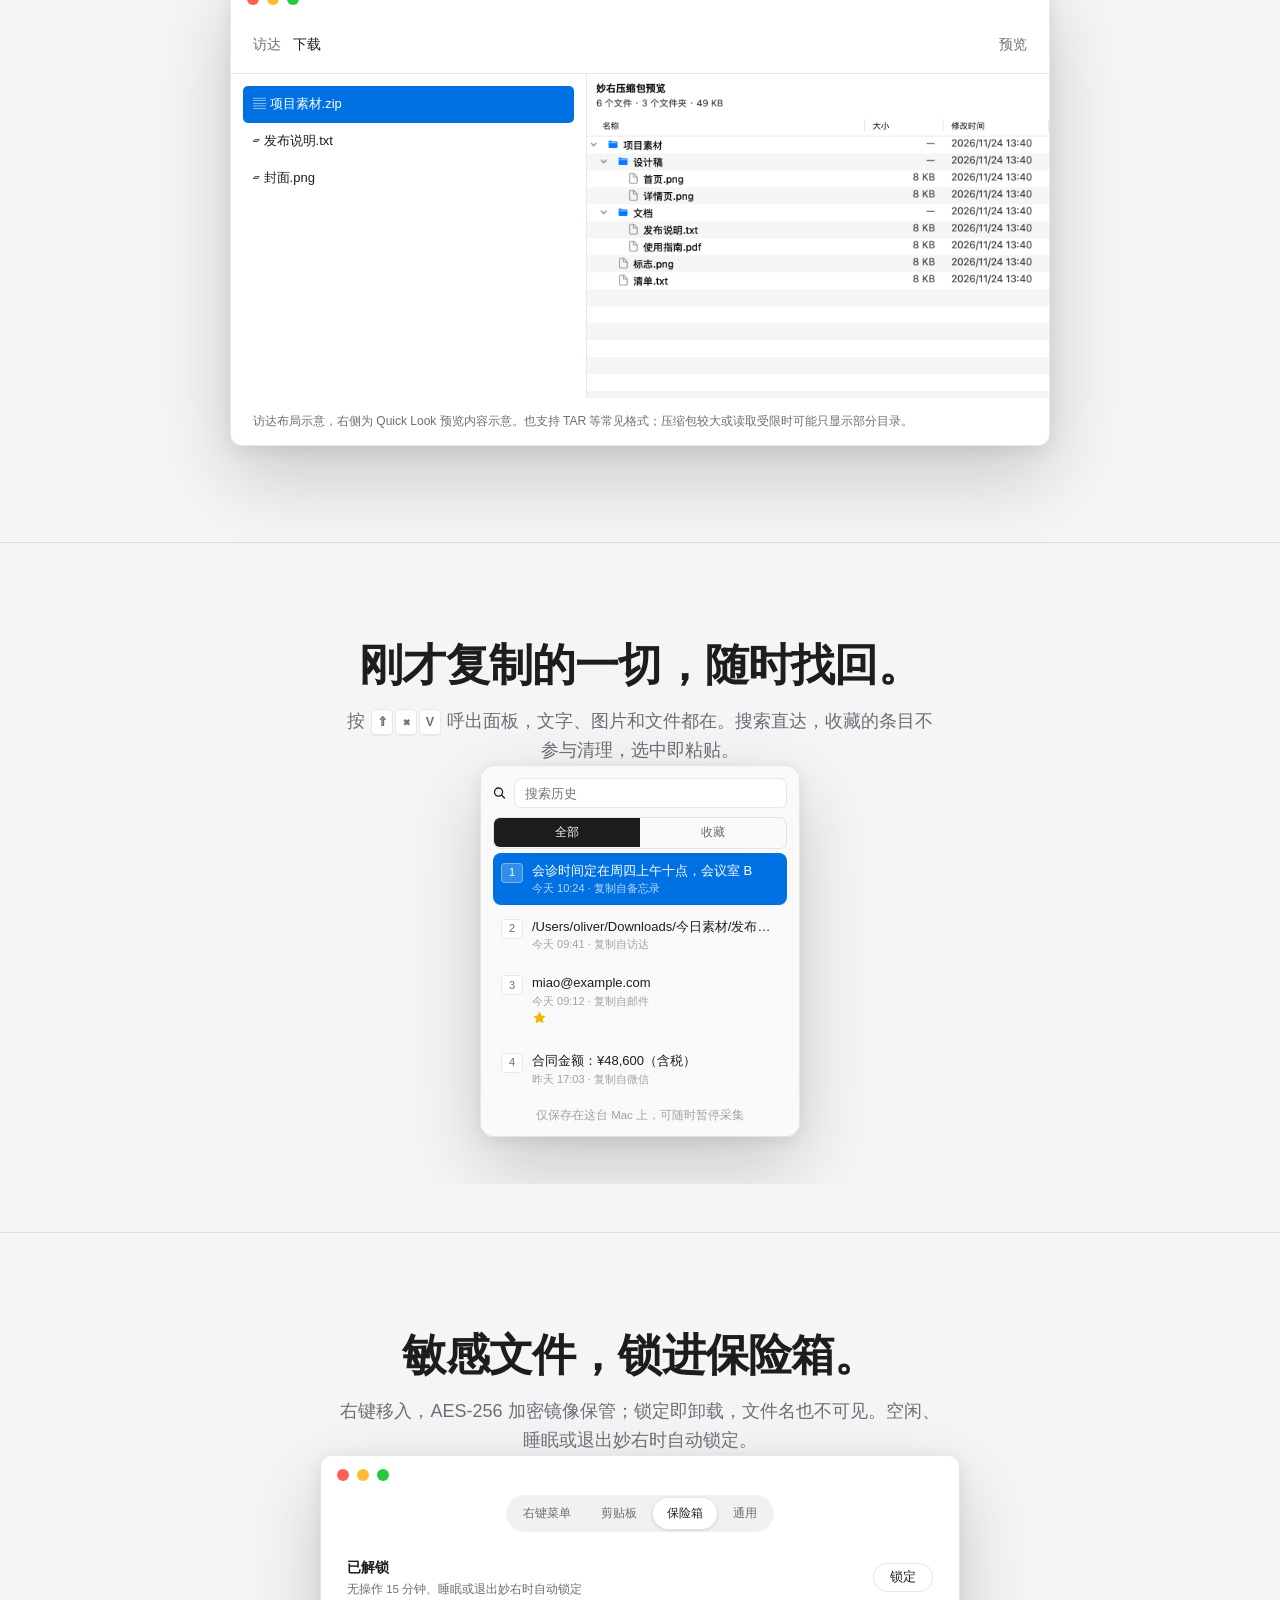
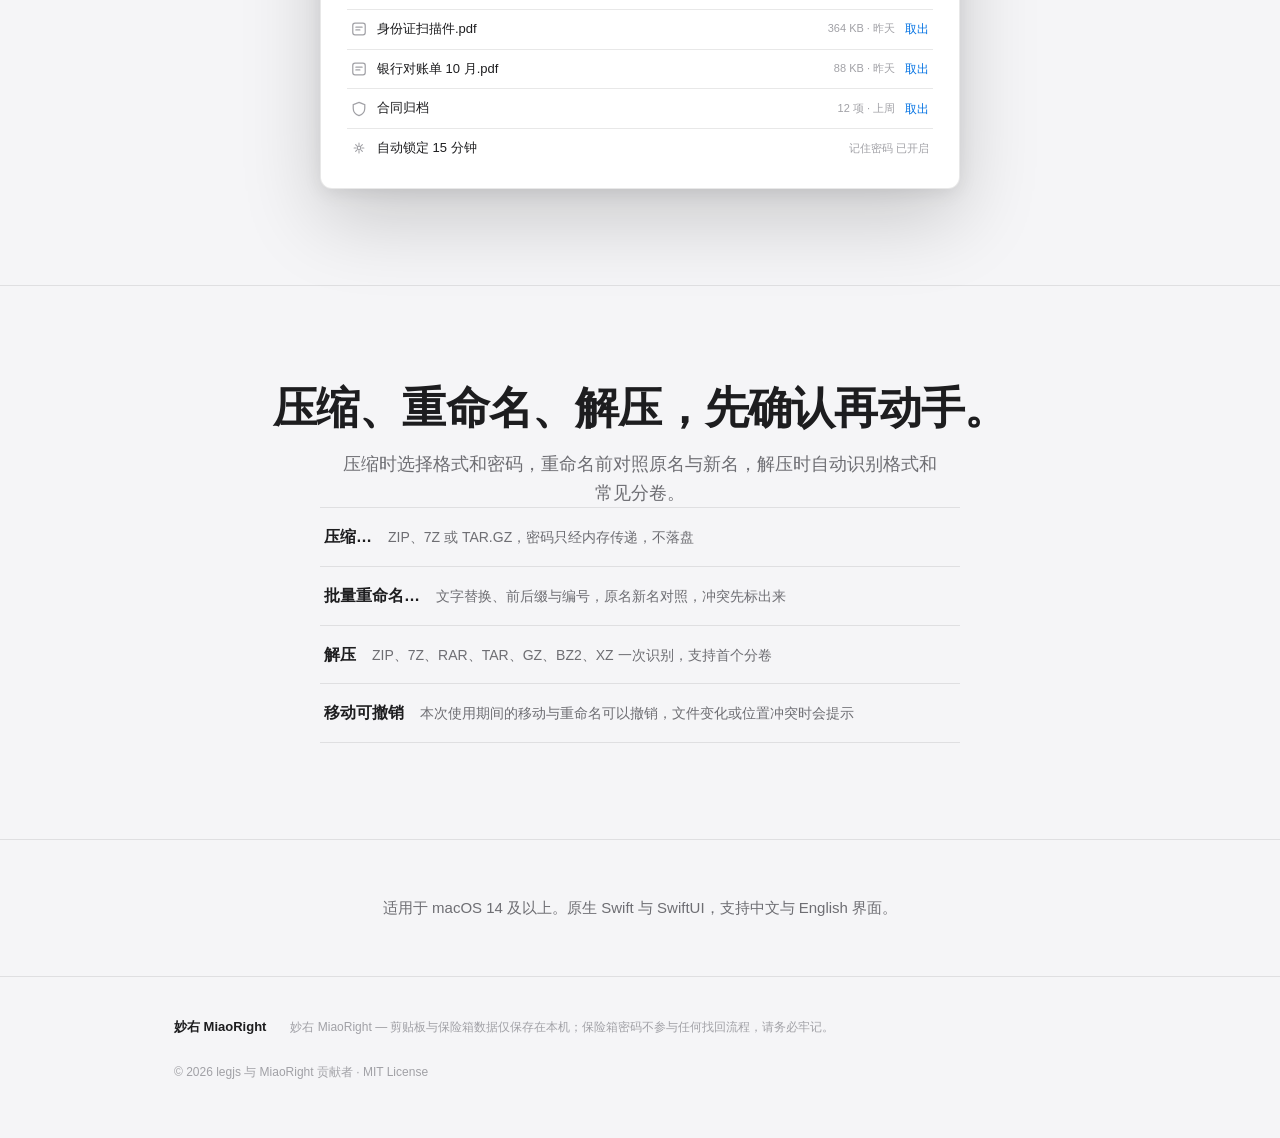
==== commit fff5bd0b: "Release MiaoRight 0.1.3 with reliable one-click updates - Fall back to the public release Atom feed " ====
--- a/website/index.html
+++ b/website/index.html
@@ -171,6 +171,7 @@
   <div class="wrap">
     <span class="mark">妙右 MiaoRight</span>
     <p class="fine">妙右 MiaoRight — 剪贴板与保险箱数据仅保存在本机；保险箱密码不参与任何找回流程，请务必牢记。</p>
+    <p class="fine">© 2026 legjs 与 MiaoRight 贡献者 · <a href="https://github.com/legjs/MiaoRight/blob/main/LICENSE">MIT License</a></p>
   </div>
 </footer>
 
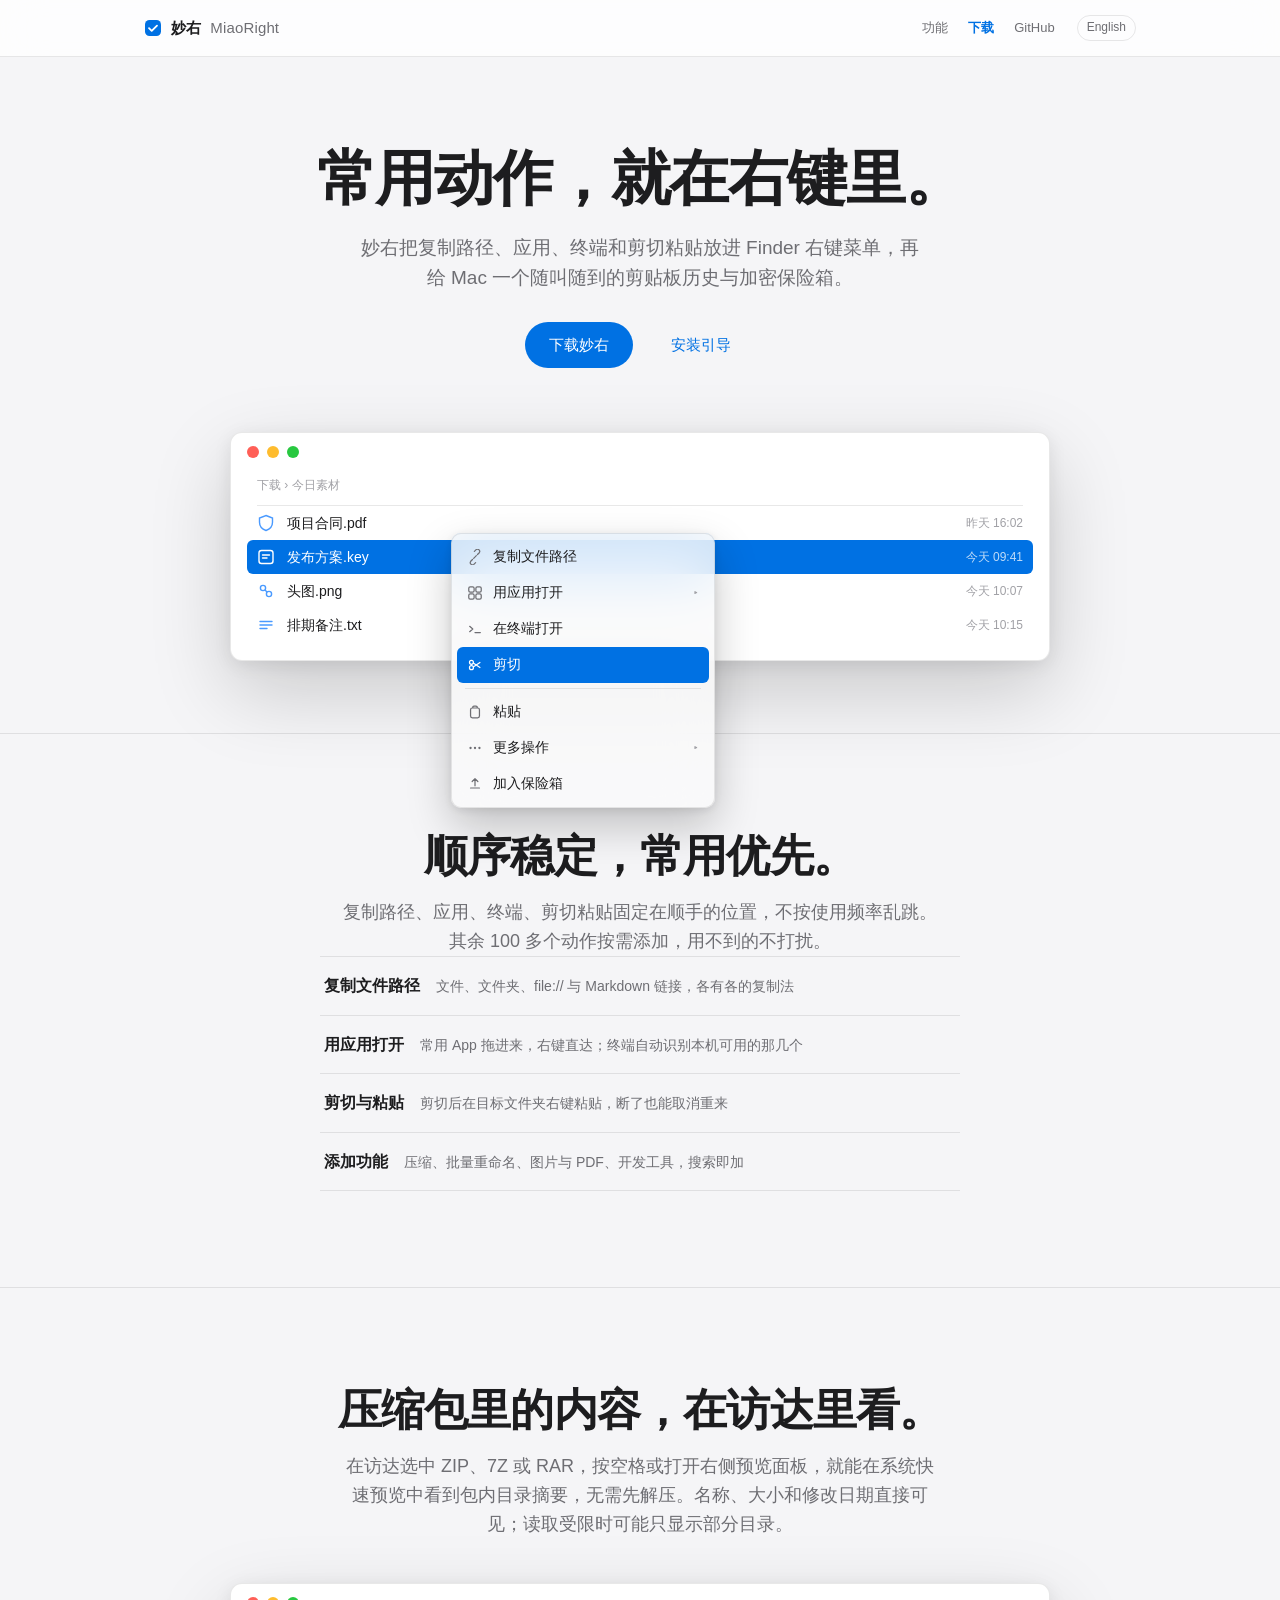
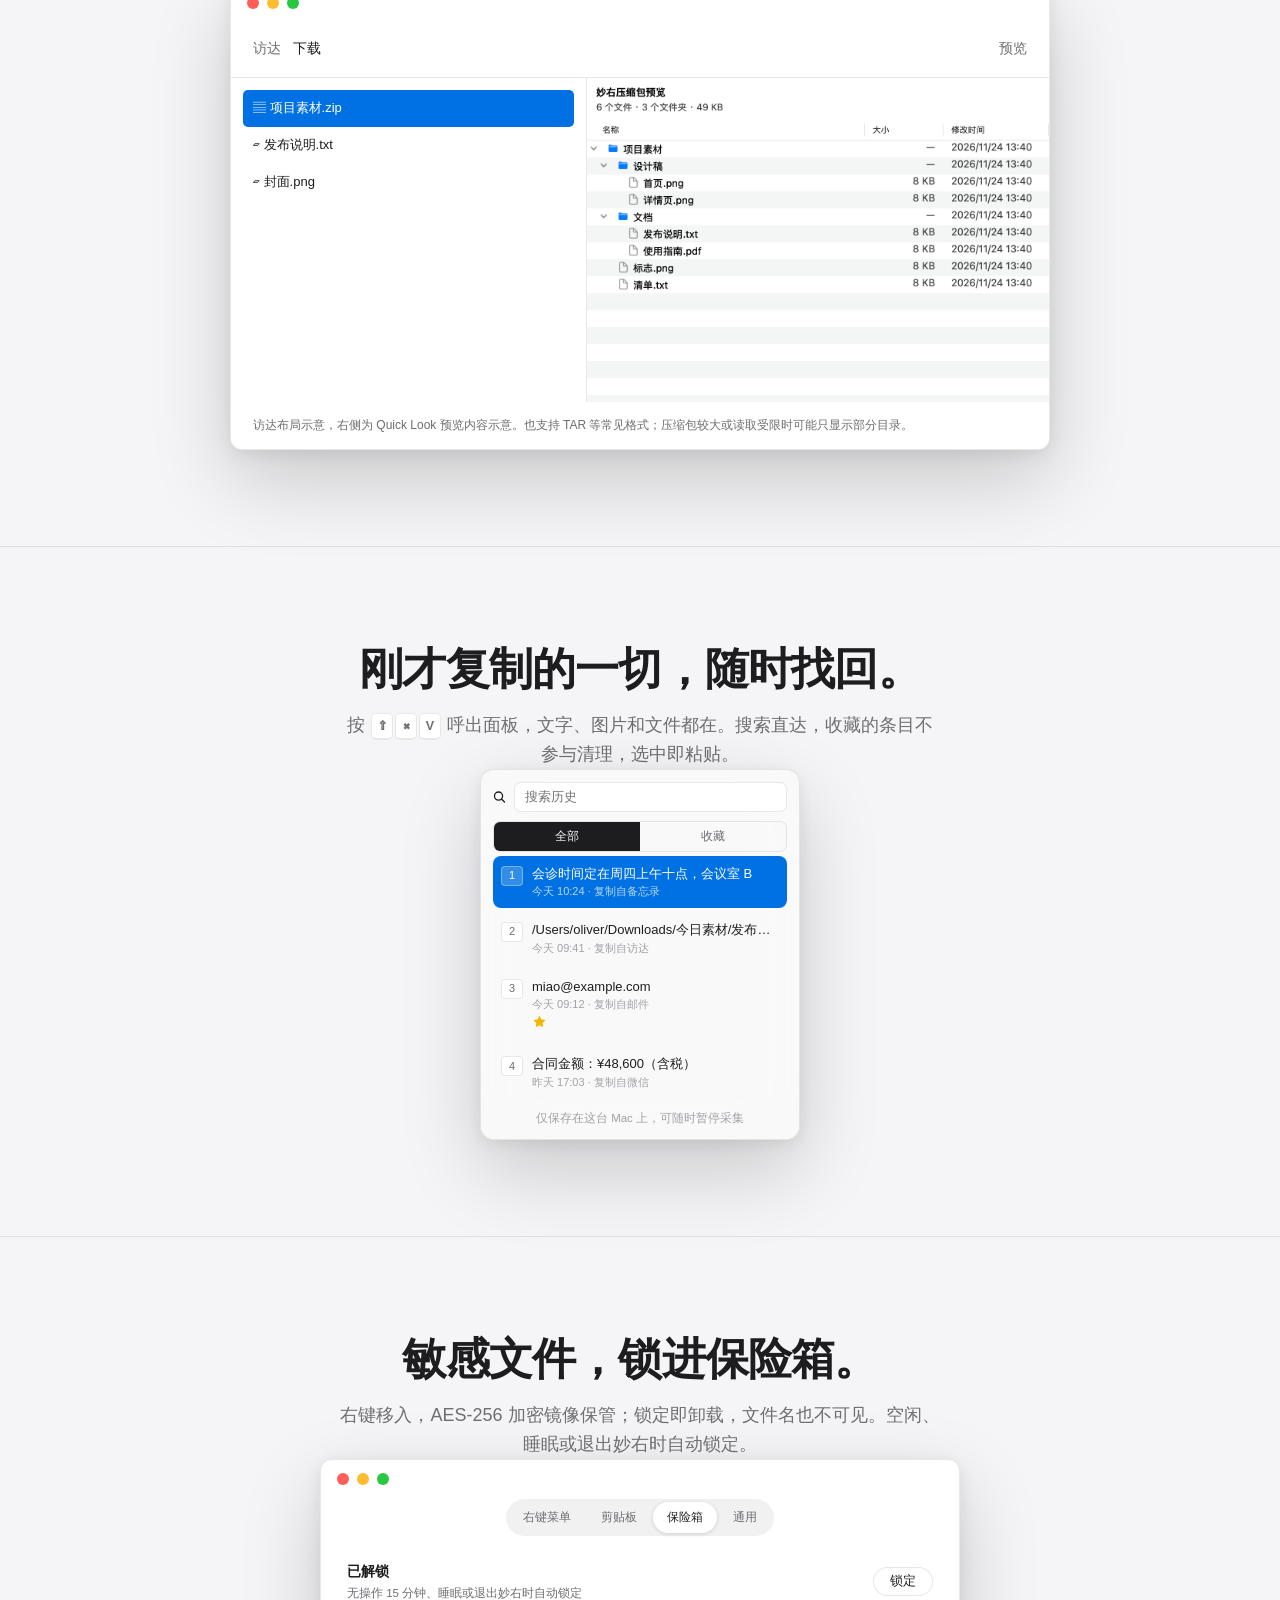
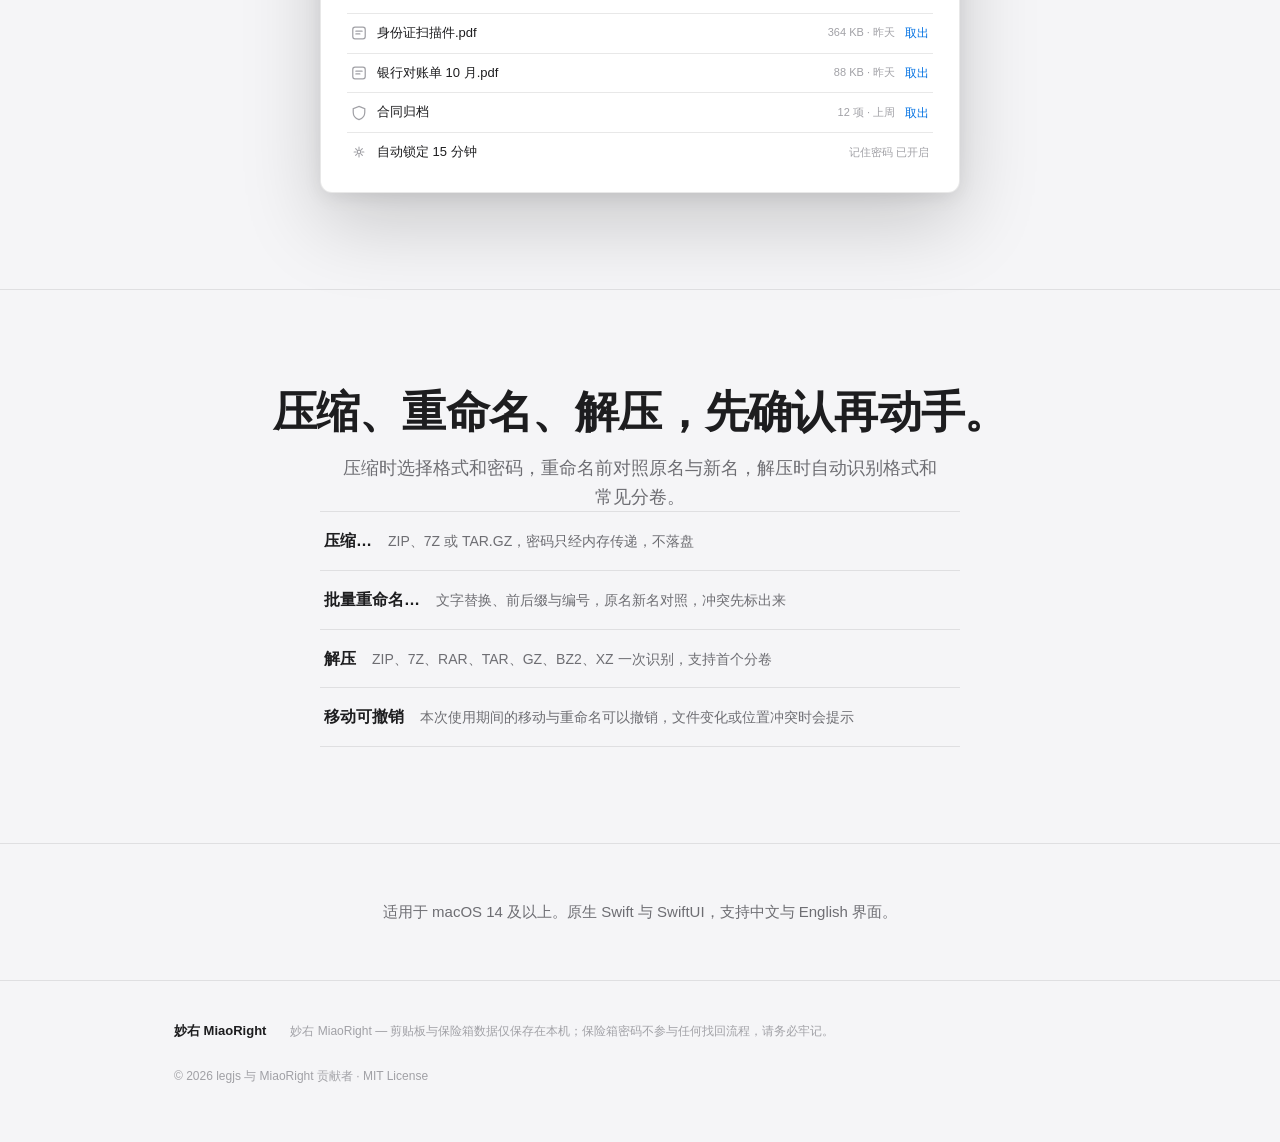
==== commit 1b99b942: "Refine the website navigation and bilingual guide Add a visible language switch and English pages, s" ====
--- a/website/index.html
+++ b/website/index.html
@@ -5,6 +5,8 @@
 <meta name="viewport" content="width=device-width, initial-scale=1.0">
 <title>妙右 — Finder 右键菜单与剪贴板,顺手就好</title>
 <meta name="description" content="妙右把常用的文件动作放进 Finder 右键菜单,再给 Mac 一个随叫随到的剪贴板历史与加密保险箱。适用于 macOS 14 及以上。">
+<link rel="alternate" hreflang="zh-CN" href="https://legjs.github.io/MiaoRight/">
+<link rel="alternate" hreflang="en" href="https://legjs.github.io/MiaoRight/en/">
 <link rel="stylesheet" href="style.css">
 
 </head>
@@ -12,17 +14,15 @@
 
 <header class="topbar">
   <div class="topbar-inner">
-    <a class="wordmark" href="#top" aria-label="妙右">
+    <a class="wordmark" href="index.html" aria-label="妙右 MiaoRight">
       <svg width="18" height="18" viewBox="0 0 18 18" aria-hidden="true"><rect x="1" y="1" width="16" height="16" rx="4.5" fill="#0071e3"/><path d="M5 9.2l2.7 2.7L13 6.6" fill="none" stroke="#fff" stroke-width="1.8" stroke-linecap="round" stroke-linejoin="round"/></svg>
-      妙右
+      妙右<span class="brand-en"> MiaoRight</span>
     </a>
-    <nav aria-label="页面导航">
-      <a href="#menu">右键菜单</a>
-      <a href="#clipboard">剪贴板</a>
-      <a href="#archive">压缩包预览</a>
-      <a class="vault-nav" href="#vault">保险箱</a>
-      <a class="install-nav" href="install.html">安装引导</a>
+    <nav aria-label="主导航">
+      <a href="#menu">功能</a>
       <a class="download-nav" href="download.html">下载</a>
+      <a href="https://github.com/legjs/MiaoRight" target="_blank" rel="noopener noreferrer">GitHub</a>
+      <a class="lang-switch" href="en/index.html" hreflang="en" lang="en" aria-label="Switch to English" title="Switch to English"><span class="lang-full">English</span><span class="lang-short">EN</span></a>
     </nav>
   </div>
 </header>
@@ -33,7 +33,7 @@
     <p class="sub">妙右把复制路径、应用、终端和剪切粘贴放进 Finder 右键菜单，再给 Mac 一个随叫随到的剪贴板历史与加密保险箱。</p>
     <div class="actions">
       <a class="btn btn-primary" href="download.html">下载妙右</a>
-      <a class="btn btn-quiet" href="#archive">看看压缩包预览</a>
+      <a class="btn btn-quiet" href="download.html#install">安装引导</a>
     </div>
 
     <div class="stage" role="img" aria-label="Finder 窗口中打开的妙右右键菜单，包含复制文件路径、用应用打开、在终端打开、剪切与粘贴等动作">
--- a/website/style.css
+++ b/website/style.css
@@ -30,7 +30,7 @@
 }
 * { margin: 0; padding: 0; box-sizing: border-box; }
 html { scroll-behavior: smooth; }
-section[id] { scroll-margin-top: 52px; }
+section[id] { scroll-margin-top: 68px; }
 body {
   font-family: -apple-system, BlinkMacSystemFont, "SF Pro SC", "PingFang SC", "Helvetica Neue", sans-serif;
   background: var(--bg);
@@ -54,21 +54,27 @@
   border-bottom: 1px solid var(--hairline);
 }
 .topbar-inner {
-  max-width: 980px; margin: 0 auto; padding: 0 24px;
-  height: 52px; display: flex; align-items: center; gap: 28px;
-}
-.wordmark { display: flex; align-items: center; gap: 9px; font-size: 15px; font-weight: 600; letter-spacing: 0.01em; }
-.wordmark svg { display: block; }
-.topbar nav { display: flex; gap: 24px; margin-left: auto; }
-.topbar nav a { font-size: 13px; color: var(--ink-2); transition: color .18s; }
+  max-width: 1040px; margin: 0 auto; padding: 0 24px;
+  height: 56px; display: flex; align-items: center; gap: 24px;
+}
+.wordmark { display: flex; align-items: center; gap: 9px; font-size: 15px; font-weight: 600; letter-spacing: 0.01em; white-space: nowrap; }
+.wordmark svg { display: block; flex: none; }
+.wordmark .brand-en { color: var(--ink-2); font-weight: 500; }
+.topbar nav { display: flex; align-items: center; gap: 20px; margin-left: auto; }
+.topbar nav a { font-size: 13px; color: var(--ink-2); transition: color .18s; white-space: nowrap; }
 .topbar nav a:hover { color: var(--ink); }
-.topbar .version { font-size: 12px; color: var(--ink-3); }
-.wordmark { white-space: nowrap; }
-.topbar nav a { white-space: nowrap; }
+.topbar nav a[aria-current="page"] { color: var(--ink); font-weight: 500; }
+.lang-switch { display: inline-flex; align-items: center; justify-content: center; min-width: 34px; height: 26px; margin-left: 2px; padding: 0 9px; border: 1px solid var(--hairline); border-radius: 999px; font-size: 12px !important; color: var(--ink-2); }
+.lang-switch:hover { border-color: var(--blue); color: var(--blue); }
+.lang-switch .lang-short { display: none; }
 @media (max-width: 720px) {
-  .topbar-inner { gap: 16px; }
-  .topbar nav { gap: 16px; margin-left: auto; }
-  .topbar .version { display: none; }
+  .topbar-inner { gap: 12px; padding: 0 16px; }
+  .topbar nav { gap: 12px; }
+  .topbar nav a { font-size: 12px; }
+  .wordmark .brand-en { display: none; }
+  .lang-switch { min-width: 30px; height: 24px; padding: 0 7px; }
+  .lang-switch .lang-full { display: none; }
+  .lang-switch .lang-short { display: inline; }
 }
 
 /* ---------- 英雄区 ---------- */
@@ -188,7 +194,7 @@
 
 /* 剪贴板面板 */
 .clipboard-panel {
-  width: 320px; margin: 0 auto; text-align: left;
+  width: min(320px, 100%); margin: 0 auto; text-align: left;
   background: var(--glass-menu);
   -webkit-backdrop-filter: saturate(180%) blur(28px);
   backdrop-filter: saturate(180%) blur(28px);
@@ -280,7 +286,7 @@
 .archive-file-list > div { padding: 8px 10px; border-radius: 5px; overflow-wrap: anywhere; }
 .archive-file-selected { background: var(--blue); color: #fff; }
 .archive-preview-pane { min-width: 0; background: #fff; }
-.download-main { max-width: 620px; margin: 0 auto; padding: 72px 24px 80px; }
+.download-main { max-width: 720px; margin: 0 auto; padding: 72px 24px 80px; }
 .download-main h1 { font-size: clamp(36px, 6vw, 48px); line-height: 1.2; letter-spacing: -.025em; }
 .download-sub { margin: 14px 0 30px; color: var(--ink-2); }
 .download-box { padding: 28px; border: 1px solid var(--hairline); border-radius: 16px; background: var(--surface); }
@@ -298,8 +304,8 @@
 .download-links small { color: var(--ink-2); font-size: 12px; }
 .download-note { margin-top: 22px; font-size: 13px; color: var(--ink-2); }
 .download-note a { color: var(--blue); text-decoration: underline; }
-.install-help { margin-top: 36px; }
-.install-help h2 { font-size: 20px; margin-bottom: 12px; }
+.install-help { margin-top: 52px; }
+.install-help h2 { font-size: 28px; margin-bottom: 12px; }
 .install-help ol { padding-left: 22px; font-size: 14px; color: var(--ink-2); }
 .install-help li { margin: 10px 0; }
 [hidden] { display: none !important; }
@@ -307,10 +313,7 @@
   .hero { padding: 54px 20px 180px; }
   .topbar-inner { gap: 12px; }
   .topbar nav { gap: 12px; }
-  .topbar nav a { font-size: 12px; }
-  .topbar nav .vault-nav { display: none; }
-  .topbar nav .install-nav { display: none; }
-  .task { align-items: flex-start; flex-direction: column; gap: 6px; }
+  .topbar nav a { font-size: 12px; }  .task { align-items: flex-start; flex-direction: column; gap: 6px; }
   .vault-tabs .caps span { padding: 6px 9px; }
   .download-box { padding: 22px; }
   .chip-options { flex-direction: column; }
@@ -323,8 +326,8 @@
 .guide-caption { margin-top: 10px; color: var(--ink-2); font-size: 12px; }
 .install-help .install-steps { list-style: none; counter-reset: install; padding: 0; color: var(--ink); }
 .install-steps > li { counter-increment: install; position: relative; border-top: 1px solid var(--hairline); margin: 30px 0 0; padding-top: 25px; scroll-margin-top: 72px; }
-.install-steps > li > h3 { font-size: 19px; display: flex; align-items: baseline; gap: 10px; margin-bottom: 12px; line-height: 1.5; }
-.install-steps > li > h3::before { content: counter(install); color: var(--blue); font-size: 16px; flex: none; }
+.install-steps > li > h3 { font-size: 19px; display: flex; align-items: center; gap: 10px; margin-bottom: 12px; line-height: 1.5; }
+.install-steps > li > h3::before { content: counter(install); display: inline-grid; place-items: center; width: 28px; height: 28px; border-radius: 50%; background: var(--blue); color: #fff; font-size: 13px; font-weight: 600; flex: none; }
 .install-steps p { font-size: 14px; color: var(--ink-2); line-height: 1.85; margin-top: 12px; }
 .install-steps strong { font-weight: 600; color: var(--ink); }
 .install-help a { color: var(--blue); text-decoration: underline; text-underline-offset: 3px; }
@@ -367,3 +370,19 @@
   .diagram-content { padding: 14px; }
   .diagram-action { padding: 6px 9px; }
 }
+
+/* Install guide on the download page */
+.guide-toc { display: flex; flex-wrap: wrap; gap: 8px; margin: 18px 0 0; }
+.guide-toc a { padding: 6px 12px; border: 1px solid var(--hairline); border-radius: 999px; font-size: 12.5px; color: var(--ink-2); text-decoration: none; }
+.guide-toc a:hover { border-color: var(--blue); color: var(--blue); }
+.download-next { margin-top: 20px; }
+.install-help { border-top: 1px solid var(--hairline); padding-top: 32px; }
+.install-help .guide-intro { max-width: 680px; }
+@media (max-width: 640px) {
+  .guide-toc a { font-size: 12px; padding: 5px 10px; }
+}
+
+@media (max-width: 420px) {
+  .topbar nav a:first-child,
+  .topbar nav a[target="_blank"] { display: none; }
+}
